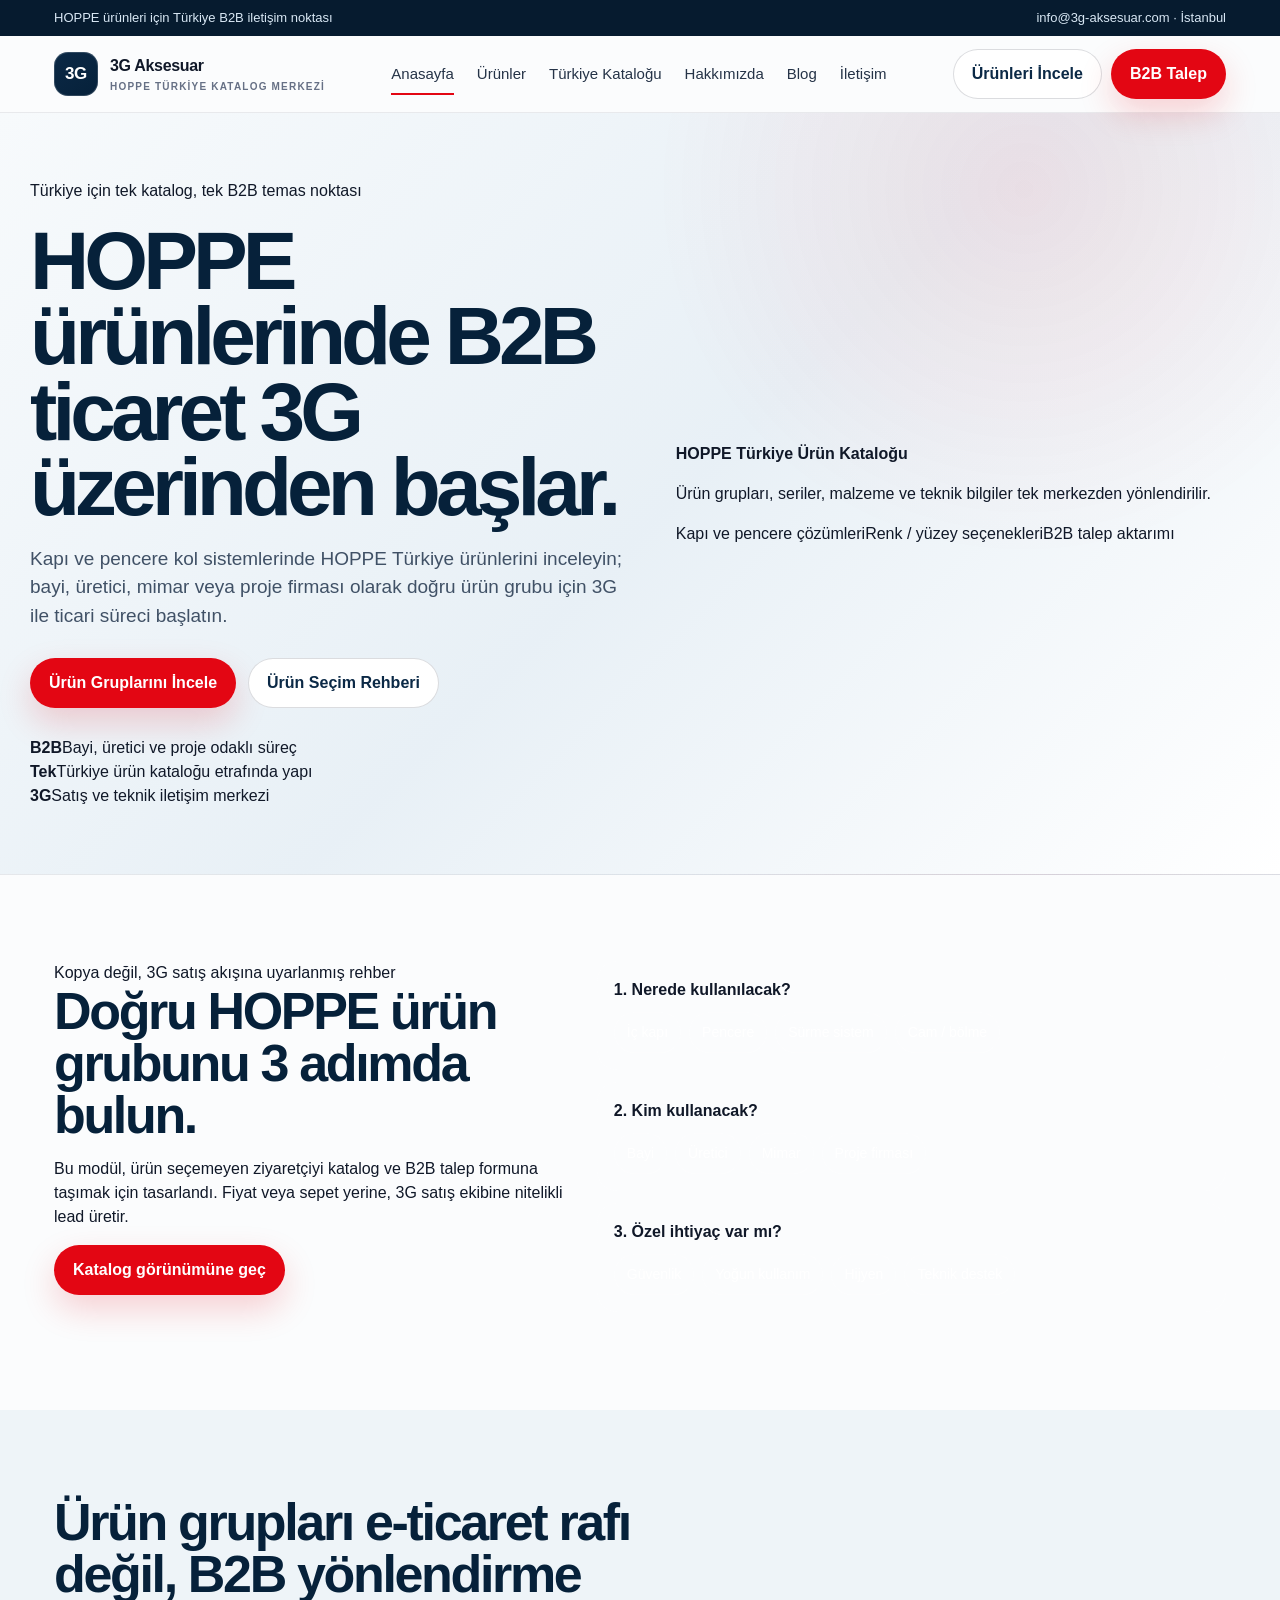
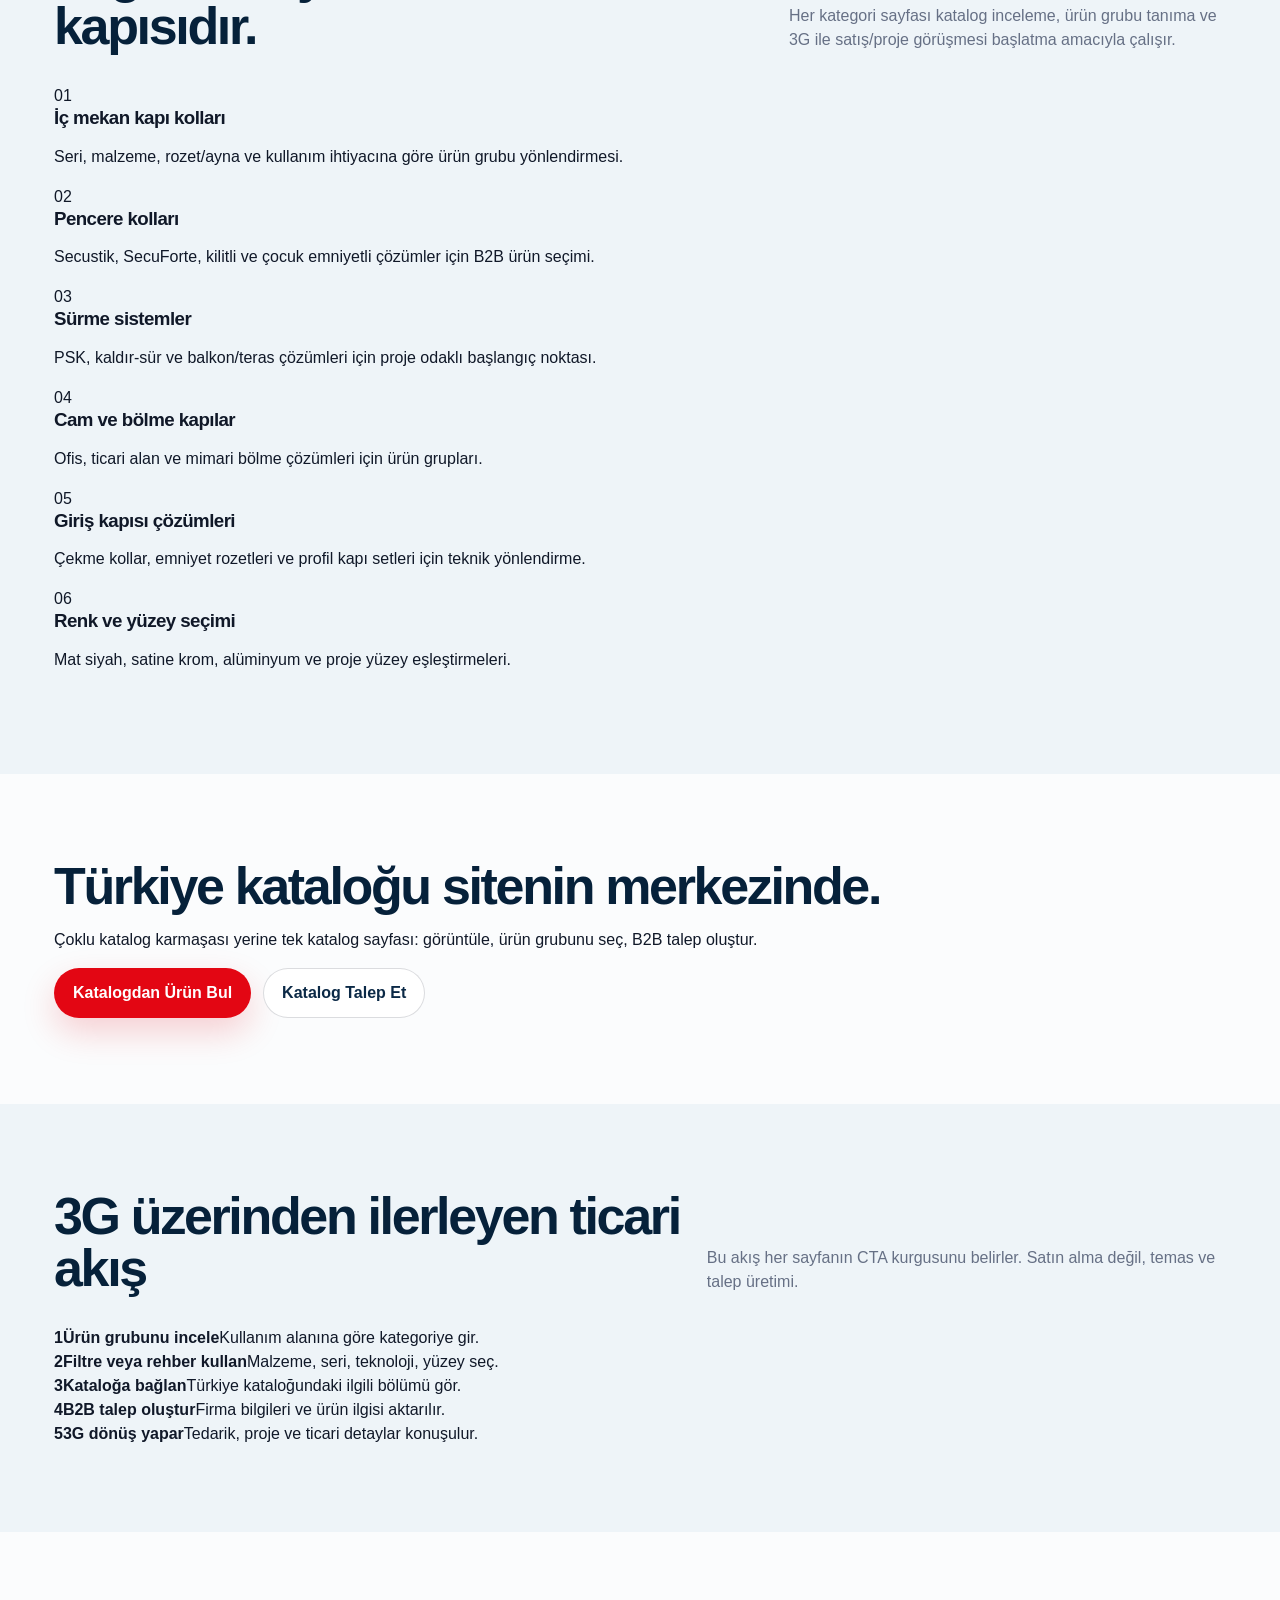
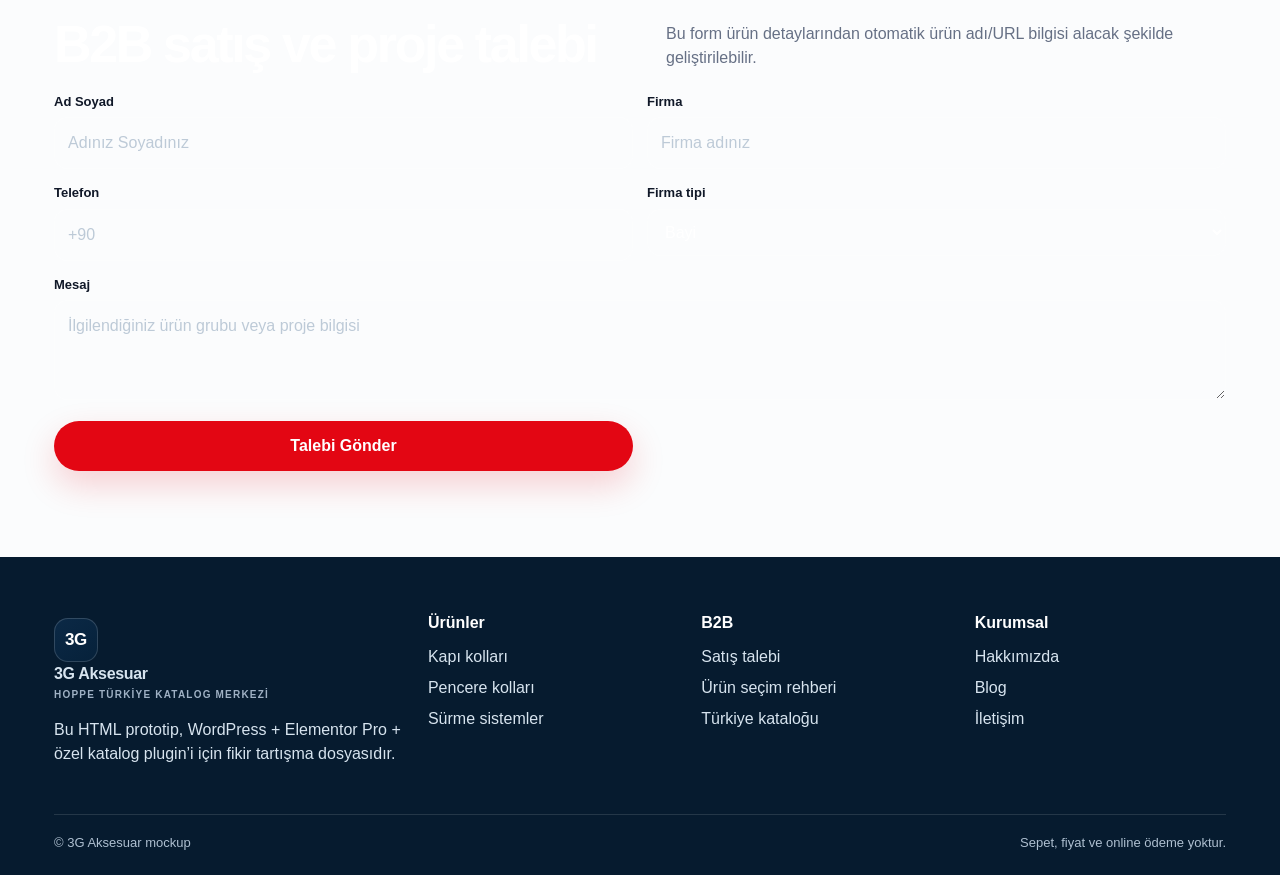
==== index.html @ bfb7a562 "Add HTML mockup files" ====
<!doctype html>
<html lang="tr">
<head>
  <meta charset="utf-8">
  <meta name="viewport" content="width=device-width, initial-scale=1">
  <title>3G | HOPPE Türkiye B2B Katalog ve Proje Merkezi</title>
  <meta name="description" content="3G, HOPPE ürünleri için Türkiye'de B2B katalog, ürün seçimi ve proje talep merkezi olarak kurgulanmış örnek arayüz.">
  <link rel="stylesheet" href="assets/css/styles.css">
</head>
<body>
  <div class="topbar"><div class="container"><span>HOPPE ürünleri için Türkiye B2B iletişim noktası</span><span>info@3g-aksesuar.com · İstanbul</span></div></div>
  <header class="site-header">
    <div class="container navbar">
      <a class="brand" href="index.html"><span class="brand-mark"></span><span>3G Aksesuar<small>HOPPE Türkiye Katalog Merkezi</small></span></a>
      <nav class="nav-links"><a class="active" href="index.html">Anasayfa</a><a href="urunler.html">Ürünler</a><a href="#catalog">Türkiye Kataloğu</a><a href="#about">Hakkımızda</a><a href="#blog">Blog</a><a href="#contact">İletişim</a></nav>
      <div class="actions"><a class="btn btn-outline" href="urunler.html">Ürünleri İncele</a><a class="btn btn-primary" href="#lead">B2B Talep</a><button class="mobile-toggle">☰</button></div>
    </div>
  </header>

  <main>
    <section class="hero">
      <div class="container hero-grid">
        <div>
          <span class="eyebrow">Türkiye için tek katalog, tek B2B temas noktası</span>
          <h1>HOPPE ürünlerinde B2B ticaret 3G üzerinden başlar.</h1>
          <p class="lead">Kapı ve pencere kol sistemlerinde HOPPE Türkiye ürünlerini inceleyin; bayi, üretici, mimar veya proje firması olarak doğru ürün grubu için 3G ile ticari süreci başlatın.</p>
          <div class="hero-actions">
            <a class="btn btn-primary" href="urunler.html">Ürün Gruplarını İncele</a>
            <a class="btn btn-outline" href="#assistant">Ürün Seçim Rehberi</a>
          </div>
          <div class="trust-row">
            <div class="trust"><strong>B2B</strong><span>Bayi, üretici ve proje odaklı süreç</span></div>
            <div class="trust"><strong>Tek</strong><span>Türkiye ürün kataloğu etrafında yapı</span></div>
            <div class="trust"><strong>3G</strong><span>Satış ve teknik iletişim merkezi</span></div>
          </div>
        </div>
        <div class="hero-visual" aria-label="Kapı kolu katalog görseli">
          <div class="blueprint"></div>
          <div class="handle-scene"><div class="handle"></div></div>
          <div class="catalog-card">
            <strong>HOPPE Türkiye Ürün Kataloğu</strong>
            <p>Ürün grupları, seriler, malzeme ve teknik bilgiler tek merkezden yönlendirilir.</p>
            <div class="mini-list"><span>Kapı ve pencere çözümleri</span><span>Renk / yüzey seçenekleri</span><span>B2B talep aktarımı</span></div>
          </div>
        </div>
      </div>
    </section>

    <section class="section" id="assistant">
      <div class="container">
        <div class="assistant">
          <div class="assistant-grid">
            <div>
              <span class="eyebrow">Kopya değil, 3G satış akışına uyarlanmış rehber</span>
              <h2>Doğru HOPPE ürün grubunu 3 adımda bulun.</h2>
              <p>Bu modül, ürün seçemeyen ziyaretçiyi katalog ve B2B talep formuna taşımak için tasarlandı. Fiyat veya sepet yerine, 3G satış ekibine nitelikli lead üretir.</p>
              <a class="btn btn-primary" href="urunler.html">Katalog görünümüne geç</a>
            </div>
            <div class="steps">
              <div class="step-card"><strong>1. Nerede kullanılacak?</strong><div class="choice-row"><button class="choice" data-group="usage" data-assistant-choice="iç kapı">İç kapı</button><button class="choice" data-group="usage" data-assistant-choice="pencere">Pencere</button><button class="choice" data-group="usage" data-assistant-choice="sürme sistem">Sürme sistem</button><button class="choice" data-group="usage" data-assistant-choice="cam bölme">Cam / bölme</button></div></div>
              <div class="step-card"><strong>2. Kim kullanacak?</strong><div class="choice-row"><button class="choice" data-group="user" data-assistant-choice="bayi">Bayi</button><button class="choice" data-group="user" data-assistant-choice="üretici">Üretici</button><button class="choice" data-group="user" data-assistant-choice="mimar">Mimar</button><button class="choice" data-group="user" data-assistant-choice="proje">Proje firması</button></div></div>
              <div class="step-card"><strong>3. Özel ihtiyaç var mı?</strong><div class="choice-row"><button class="choice" data-group="need" data-assistant-choice="güvenlik">Güvenlik</button><button class="choice" data-group="need" data-assistant-choice="yoğun kullanım">Yoğun kullanım</button><button class="choice" data-group="need" data-assistant-choice="hijyen">Hijyen</button><button class="choice" data-group="need" data-assistant-choice="teknik destek">Teknik destek</button></div></div>
              <div class="assistant-result"></div>
            </div>
          </div>
        </div>
      </div>
    </section>

    <section class="section section-muted">
      <div class="container">
        <div class="section-head">
          <h2 class="section-title">Ürün grupları e-ticaret rafı değil, B2B yönlendirme kapısıdır.</h2>
          <p class="section-copy">Her kategori sayfası katalog inceleme, ürün grubu tanıma ve 3G ile satış/proje görüşmesi başlatma amacıyla çalışır.</p>
        </div>
        <div class="product-groups">
          <a class="group-card" href="urunler.html"><div><span class="num">01</span><h3>İç mekan kapı kolları</h3><p>Seri, malzeme, rozet/ayna ve kullanım ihtiyacına göre ürün grubu yönlendirmesi.</p></div><div class="abstract-product"></div></a>
          <a class="group-card" href="urunler.html"><div><span class="num">02</span><h3>Pencere kolları</h3><p>Secustik, SecuForte, kilitli ve çocuk emniyetli çözümler için B2B ürün seçimi.</p></div><div class="abstract-product"></div></a>
          <a class="group-card" href="urunler.html"><div><span class="num">03</span><h3>Sürme sistemler</h3><p>PSK, kaldır-sür ve balkon/teras çözümleri için proje odaklı başlangıç noktası.</p></div><div class="abstract-product"></div></a>
          <a class="group-card" href="urunler.html"><div><span class="num">04</span><h3>Cam ve bölme kapılar</h3><p>Ofis, ticari alan ve mimari bölme çözümleri için ürün grupları.</p></div><div class="abstract-product"></div></a>
          <a class="group-card" href="urunler.html"><div><span class="num">05</span><h3>Giriş kapısı çözümleri</h3><p>Çekme kollar, emniyet rozetleri ve profil kapı setleri için teknik yönlendirme.</p></div><div class="abstract-product"></div></a>
          <a class="group-card" href="urunler.html"><div><span class="num">06</span><h3>Renk ve yüzey seçimi</h3><p>Mat siyah, satine krom, alüminyum ve proje yüzey eşleştirmeleri.</p></div><div class="abstract-product"></div></a>
        </div>
      </div>
    </section>

    <section class="section" id="catalog">
      <div class="container cta-band">
        <div><h2>Türkiye kataloğu sitenin merkezinde.</h2><p>Çoklu katalog karmaşası yerine tek katalog sayfası: görüntüle, ürün grubunu seç, B2B talep oluştur.</p></div>
        <div class="hero-actions" style="margin:0"><a class="btn btn-primary" href="urunler.html">Katalogdan Ürün Bul</a><a class="btn btn-outline" href="#lead">Katalog Talep Et</a></div>
      </div>
    </section>

    <section class="section section-muted">
      <div class="container">
        <div class="section-head"><h2 class="section-title">3G üzerinden ilerleyen ticari akış</h2><p class="section-copy">Bu akış her sayfanın CTA kurgusunu belirler. Satın alma değil, temas ve talep üretimi.</p></div>
        <div class="process">
          <div class="process-step"><b>1</b><strong>Ürün grubunu incele</strong><span>Kullanım alanına göre kategoriye gir.</span></div>
          <div class="process-step"><b>2</b><strong>Filtre veya rehber kullan</strong><span>Malzeme, seri, teknoloji, yüzey seç.</span></div>
          <div class="process-step"><b>3</b><strong>Kataloğa bağlan</strong><span>Türkiye kataloğundaki ilgili bölümü gör.</span></div>
          <div class="process-step"><b>4</b><strong>B2B talep oluştur</strong><span>Firma bilgileri ve ürün ilgisi aktarılır.</span></div>
          <div class="process-step"><b>5</b><strong>3G dönüş yapar</strong><span>Tedarik, proje ve ticari detaylar konuşulur.</span></div>
        </div>
      </div>
    </section>

    <section class="section" id="lead">
      <div class="container">
        <div class="lead-form">
          <div class="section-head" style="margin-bottom:20px"><h2 class="section-title" style="color:white">B2B satış ve proje talebi</h2><p class="section-copy">Bu form ürün detaylarından otomatik ürün adı/URL bilgisi alacak şekilde geliştirilebilir.</p></div>
          <form class="form-grid">
            <div class="field"><label>Ad Soyad</label><input placeholder="Adınız Soyadınız"></div>
            <div class="field"><label>Firma</label><input placeholder="Firma adınız"></div>
            <div class="field"><label>Telefon</label><input placeholder="+90"></div>
            <div class="field"><label>Firma tipi</label><select><option>Bayi</option><option>Kapı / pencere üreticisi</option><option>Mimarlık ofisi</option><option>Proje firması</option></select></div>
            <div class="field" style="grid-column:1/-1"><label>Mesaj</label><textarea placeholder="İlgilendiğiniz ürün grubu veya proje bilgisi"></textarea></div>
            <button class="btn btn-primary" type="button">Talebi Gönder</button>
          </form>
        </div>
      </div>
    </section>
  </main>

  <footer class="footer" id="contact"><div class="container"><div class="footer-grid"><div><a class="brand" href="index.html"><span class="brand-mark"></span><span>3G Aksesuar<small>HOPPE Türkiye Katalog Merkezi</small></span></a><p>Bu HTML prototip, WordPress + Elementor Pro + özel katalog plugin’i için fikir tartışma dosyasıdır.</p></div><div><h4>Ürünler</h4><a href="urunler.html">Kapı kolları</a><a href="urunler.html">Pencere kolları</a><a href="urunler.html">Sürme sistemler</a></div><div><h4>B2B</h4><a href="#lead">Satış talebi</a><a href="#assistant">Ürün seçim rehberi</a><a href="#catalog">Türkiye kataloğu</a></div><div><h4>Kurumsal</h4><a href="#about">Hakkımızda</a><a href="#blog">Blog</a><a href="#contact">İletişim</a></div></div><div class="footer-bottom"><span>© 3G Aksesuar mockup</span><span>Sepet, fiyat ve online ödeme yoktur.</span></div></div></footer>
  <script src="assets/js/app.js"></script>
</body>
</html>
---- assets/css/styles.css ----
:root{
  --ink:#101828;
  --navy:#0b2946;
  --navy2:#123e63;
  --red:#e30613;
  --ice:#f3f7fa;
  --paper:#fbfcfd;
  --line:#d7e1ea;
  --muted:#667085;
  --white:#fff;
  --steel:#cbd5df;
  --gold:#c6924b;
  --green:#65746a;
  --shadow:0 24px 70px rgba(12,34,56,.14);
  --radius:28px;
  --max:1220px;
}
*{box-sizing:border-box}
html{scroll-behavior:smooth}
body{margin:0;font-family:Arial, Helvetica, sans-serif;color:var(--ink);background:var(--paper);line-height:1.5}
a{text-decoration:none;color:inherit} img{max-width:100%;display:block} button,input,select,textarea{font:inherit}.container{max-width:var(--max);margin:auto;padding:0 24px}
.topbar{background:#061b2f;color:#d8e7f4;font-size:13px}.topbar .container{min-height:36px;display:flex;align-items:center;justify-content:space-between;gap:16px}.site-header{position:sticky;top:0;z-index:100;background:rgba(251,252,253,.92);backdrop-filter:blur(16px);border-bottom:1px solid rgba(16,24,40,.08)}
.navbar{height:76px;display:flex;align-items:center;justify-content:space-between;gap:22px}.brand{display:flex;align-items:center;gap:12px;font-weight:900;letter-spacing:-.02em}.brand-mark{width:44px;height:44px;border-radius:14px;background:linear-gradient(145deg,var(--navy),#06213a);display:grid;place-items:center;color:#fff;box-shadow:inset 0 0 0 1px rgba(255,255,255,.16)}.brand-mark:before{content:'3G';font-size:17px}.brand small{display:block;font-size:10px;letter-spacing:.12em;text-transform:uppercase;color:var(--muted);font-weight:700;margin-top:1px}.nav-links{display:flex;gap:23px;font-size:15px;align-items:center}.nav-links a{position:relative;color:#253347}.nav-links a.active:after,.nav-links a:hover:after{content:'';position:absolute;height:2px;left:0;right:0;bottom:-10px;background:var(--red)}.actions{display:flex;gap:9px;align-items:center}.mobile-toggle{display:none;border:0;background:transparent;font-size:26px}.btn{display:inline-flex;align-items:center;justify-content:center;gap:9px;border-radius:999px;border:1px solid transparent;padding:12px 18px;font-weight:800;cursor:pointer;white-space:nowrap;transition:.22s}.btn-primary{background:var(--red);color:#fff;box-shadow:0 14px 34px rgba(227,6,19,.18)}.btn-primary:hover{transform:translateY(-2px);box-shadow:0 16px 42px rgba(227,6,19,.25)}.btn-dark{background:var(--navy);color:white}.btn-outline{background:white;border-color:rgba(16,24,40,.15);color:var(--navy)}.btn-outline:hover{border-color:var(--red);color:var(--red)}.btn-soft{background:#eef4f8;border-color:#d9e3ec;color:#0b2946}.btn-link{border:0;background:none;padding:0;font-weight:900;color:var(--red);cursor:pointer}.kicker{display:inline-flex;align-items:center;gap:9px;border:1px solid rgba(227,6,19,.2);background:#fff;padding:8px 12px;border-radius:999px;color:#b1000a;font-size:13px;font-weight:900}.kicker:before{content:'';width:8px;height:8px;border-radius:50%;background:var(--red)}
h1{font-size:clamp(43px,6.7vw,82px);line-height:.92;letter-spacing:-.06em;margin:20px 0;color:#06213a}h2{font-size:clamp(31px,4.2vw,52px);line-height:1;letter-spacing:-.045em;margin:0;color:#06213a}h3{letter-spacing:-.03em;line-height:1.1;margin:0}.lead{font-size:19px;color:#405166;max-width:670px;margin:0 0 28px}.muted{color:var(--muted)}
.hero{background:radial-gradient(circle at 80% 10%,rgba(227,6,19,.08),transparent 30%),linear-gradient(135deg,#f7fafc,#e8f0f6 52%,#fff);overflow:hidden;border-bottom:1px solid rgba(16,24,40,.08)}.hero-grid{min-height:640px;display:grid;grid-template-columns:1.02fr .98fr;gap:48px;align-items:center;padding:66px 0}.hero-actions{display:flex;gap:12px;flex-wrap:wrap;margin-bottom:28px}.proof-row{display:grid;grid-template-columns:repeat(3,1fr);gap:12px;max-width:650px}.proof{background:rgba(255,255,255,.83);border:1px solid rgba(16,24,40,.08);border-radius:18px;padding:14px}.proof strong{display:block;font-size:25px;color:var(--navy);line-height:1}.proof span{font-size:13px;color:var(--muted)}
.visual-board{position:relative;min-height:520px}.photo-stack{position:absolute;inset:0}.photo{position:absolute;border-radius:24px;overflow:hidden;box-shadow:var(--shadow);background:#ddd;border:1px solid rgba(255,255,255,.7)}.photo img{width:100%;height:100%;object-fit:cover}.photo.main{right:0;top:6px;width:72%;height:380px}.photo.small-a{left:0;top:68px;width:42%;height:240px}.photo.small-b{left:15%;bottom:0;width:46%;height:210px}.photo.note{right:4%;bottom:28px;width:45%;height:auto;background:rgba(6,33,58,.93);color:#fff;padding:22px}.photo.note h3{font-size:24px;margin-bottom:9px}.photo.note p{color:#d7e5ef;margin:0 0 15px;font-size:14px}.photo.note ul{margin:0;padding-left:18px;color:#fff;font-size:14px}.image-credit{position:absolute;left:12px;bottom:10px;background:rgba(6,33,58,.74);color:white;font-size:11px;padding:6px 9px;border-radius:999px}.section{padding:86px 0}.section-muted{background:#eef4f8}.section-dark{background:#061b2f;color:white}.section-dark h2,.section-dark h3{color:white}.section-head{display:flex;align-items:end;justify-content:space-between;gap:26px;margin-bottom:32px}.section-copy{max-width:560px;color:var(--muted);margin:0}.section-dark .section-copy{color:#b8cadd}
.category-grid{display:grid;grid-template-columns:repeat(3,1fr);gap:18px}.category-card{background:white;border:1px solid rgba(16,24,40,.08);border-radius:26px;overflow:hidden;box-shadow:0 18px 46px rgba(12,34,56,.08);transition:.24s}.category-card:hover{transform:translateY(-4px);box-shadow:0 24px 66px rgba(12,34,56,.14)}.category-media{height:210px;background:#dce5ed;position:relative;overflow:hidden}.category-media img{width:100%;height:100%;object-fit:cover;transition:.45s}.category-card:hover .category-media img{transform:scale(1.04)}.category-media:after{content:'';position:absolute;inset:0;background:linear-gradient(180deg,transparent 45%,rgba(6,33,58,.68))}.cat-num{position:absolute;left:16px;bottom:13px;color:white;font-weight:900;letter-spacing:.12em}.category-body{padding:22px}.category-body h3{font-size:25px;margin-bottom:10px}.category-body p{color:var(--muted);font-size:15px;margin:0 0 18px}.chips{display:flex;gap:7px;flex-wrap:wrap}.chip{display:inline-flex;border:1px solid #dbe4ed;background:#f6f9fb;border-radius:999px;padding:6px 10px;font-size:12px;font-weight:800;color:#32455a}.chip.red{background:#fff1f2;border-color:#ffd5da;color:#b0000c}.chip.blue{background:#edf6ff;border-color:#d7ecff;color:#0b4a75}.chip.gold{background:#fff7e8;border-color:#f4dab3;color:#855414}.chip.green{background:#edf5ef;border-color:#d9e8dc;color:#44604b}.flow{display:grid;grid-template-columns:repeat(5,1fr);gap:10px}.flow-step{background:white;border:1px solid rgba(16,24,40,.08);border-radius:22px;padding:20px;min-height:164px}.flow-step b{display:grid;place-items:center;width:36px;height:36px;border-radius:50%;background:var(--navy);color:white;margin-bottom:16px}.flow-step strong{display:block;line-height:1.1}.flow-step span{display:block;font-size:13px;color:var(--muted);margin-top:9px}
.assistant-box{border-radius:34px;background:linear-gradient(145deg,#0b2946,#061b2f);padding:34px;color:white;box-shadow:var(--shadow);overflow:hidden;position:relative}.assistant-box:before{content:'';position:absolute;right:-70px;top:-80px;width:260px;height:260px;border-radius:50%;background:rgba(227,6,19,.14)}.assistant-grid{position:relative;display:grid;grid-template-columns:.9fr 1.1fr;gap:28px}.assistant-box h2{color:white}.assistant-box p{color:#c4d2de}.step-card{background:rgba(255,255,255,.08);border:1px solid rgba(255,255,255,.13);border-radius:20px;padding:16px;margin-bottom:12px}.choice-row{display:flex;gap:8px;flex-wrap:wrap;margin-top:10px}.choice{border:1px solid rgba(255,255,255,.18);background:rgba(255,255,255,.08);color:white;border-radius:999px;padding:9px 12px;cursor:pointer;font-size:14px}.choice.is-selected{background:var(--red);border-color:var(--red)}.assistant-result{display:none;background:white;color:#06213a;border-radius:18px;padding:16px;margin-top:12px}.assistant-result.show{display:block}.assistant-result ul{margin:8px 0 0;padding-left:18px;color:#536275}.catalog-strip{display:grid;grid-template-columns:.92fr 1.08fr;gap:22px;align-items:center;background:white;border:1px solid rgba(16,24,40,.08);box-shadow:var(--shadow);border-radius:34px;padding:26px}.catalog-preview{display:grid;grid-template-columns:1fr 1fr;gap:12px}.catalog-preview img{height:260px;width:100%;object-fit:cover;border-radius:20px;border:1px solid var(--line)}.lead-panel{background:linear-gradient(145deg,#081e35,#123e63);color:white;border-radius:34px;padding:32px;box-shadow:var(--shadow)}.lead-panel h2{color:white}.form-grid{display:grid;grid-template-columns:1fr 1fr;gap:14px;margin-top:22px}.field label{display:block;font-size:13px;font-weight:800;margin-bottom:6px}.field input,.field select,.field textarea{width:100%;border:1px solid rgba(255,255,255,.18);background:rgba(255,255,255,.09);color:white;border-radius:14px;padding:13px}.field input::placeholder,.field textarea::placeholder{color:#bdcad7}.field textarea{min-height:100px}.field.full{grid-column:1/-1}.page-title{background:linear-gradient(135deg,#f8fbfd,#e9f1f7);padding:64px 0 46px;border-bottom:1px solid rgba(16,24,40,.08)}.breadcrumb{font-size:13px;color:var(--muted);font-weight:800;margin-bottom:10px}.page-title h1{font-size:clamp(40px,5.4vw,68px);max-width:900px}.page-title p{max-width:760px;color:#536275;font-size:18px}.catalog-layout{display:grid;grid-template-columns:285px 1fr;gap:26px;align-items:start}.filter-panel{position:sticky;top:94px;background:white;border:1px solid rgba(16,24,40,.09);border-radius:24px;padding:20px;box-shadow:0 16px 42px rgba(12,34,56,.06)}.filter-head{display:flex;justify-content:space-between;align-items:center;margin-bottom:10px}.filter-group{border-top:1px solid var(--line);padding:17px 0}.filter-group-title{font-weight:900;margin-bottom:10px}.filter-group label{display:flex;gap:9px;align-items:center;font-size:14px;color:#34445a;margin:10px 0}.catalog-tools{display:flex;justify-content:space-between;gap:16px;align-items:start;margin-bottom:18px}.searchbox{width:min(520px,100%);border:1px solid var(--line);background:white;border-radius:999px;padding:14px 18px}.view-toggle{display:flex;background:#e7eef4;border-radius:999px;padding:5px}.view-toggle button{border:0;background:transparent;padding:9px 13px;border-radius:999px;font-weight:800;cursor:pointer;color:#405166}.view-toggle button.active{background:white;color:var(--navy);box-shadow:0 8px 20px rgba(12,34,56,.08)}.product-grid{display:grid;grid-template-columns:repeat(2,1fr);gap:18px}.product-card{background:white;border:1px solid rgba(16,24,40,.09);border-radius:25px;overflow:hidden;box-shadow:0 15px 40px rgba(12,34,56,.06);display:flex;flex-direction:column}.product-img{height:245px;background:#d9e2ea;overflow:hidden}.product-img img{width:100%;height:100%;object-fit:cover;transition:.4s}.product-card:hover .product-img img{transform:scale(1.04)}.product-body{padding:20px;display:flex;flex-direction:column;gap:16px;flex:1}.tagline{display:flex;gap:7px;flex-wrap:wrap;margin-bottom:12px}.product-body h3{font-size:24px;margin-bottom:8px}.product-body p{color:var(--muted);font-size:15px;margin:0}.product-meta{display:grid;grid-template-columns:1fr 1fr;gap:9px;margin-top:14px}.product-meta div{background:#f4f7fa;border:1px solid #e2e9ef;border-radius:14px;padding:10px;font-size:13px;color:#536275}.product-meta strong{display:block;color:#0b2946}.product-grid.list-view{grid-template-columns:1fr}.product-grid.list-view .product-card{display:grid;grid-template-columns:300px 1fr}.product-grid.list-view .product-img{height:100%}.hide{display:none!important}.technical-table{background:white;border:1px solid var(--line);border-radius:22px;overflow:auto;box-shadow:0 16px 42px rgba(12,34,56,.06)}table{width:100%;border-collapse:collapse;min-width:760px}th,td{text-align:left;border-bottom:1px solid #e4ebf1;padding:14px 16px;font-size:14px}th{background:#f1f5f8;color:#0b2946}.detail-grid{display:grid;grid-template-columns:.95fr 1.05fr;gap:32px;align-items:start}.detail-gallery{position:sticky;top:100px}.detail-main-img{border-radius:30px;overflow:hidden;background:#e4ebf1;box-shadow:var(--shadow)}.detail-main-img img{width:100%;height:480px;object-fit:cover}.thumbs{display:grid;grid-template-columns:repeat(4,1fr);gap:10px;margin-top:12px}.thumbs img{height:92px;width:100%;object-fit:cover;border-radius:14px;border:2px solid transparent;cursor:pointer}.thumbs img.active{border-color:var(--red)}.spec-card{background:white;border:1px solid rgba(16,24,40,.09);border-radius:30px;padding:28px;box-shadow:0 18px 52px rgba(12,34,56,.08)}.spec-card h1{font-size:clamp(38px,5vw,60px);margin:14px 0}.spec-list{display:grid;grid-template-columns:1fr 1fr;gap:10px;margin:22px 0}.spec-item{background:#f4f7fa;border:1px solid #e2e9ef;border-radius:16px;padding:12px}.spec-item strong{display:block;font-size:12px;color:var(--muted);text-transform:uppercase;letter-spacing:.04em}.spec-item span{font-weight:800;color:var(--navy)}.tabs{display:flex;gap:8px;border-bottom:1px solid var(--line);margin-top:26px}.tab{border:0;background:transparent;padding:12px 8px;font-weight:900;cursor:pointer;color:var(--muted)}.tab.active{color:var(--red);border-bottom:2px solid var(--red)}.tab-panel{padding-top:18px;color:#405166}.footer{background:#061b2f;color:#d7e4ef;padding:54px 0 22px}.footer-grid{display:grid;grid-template-columns:1.4fr repeat(3,1fr);gap:22px}.footer a{display:block;margin:7px 0;color:#d7e4ef}.footer h4{color:white;margin:0 0 10px}.footer .brand small{color:#9fb1c4}.footer-bottom{display:flex;justify-content:space-between;gap:16px;border-top:1px solid rgba(255,255,255,.12);margin-top:32px;padding-top:18px;font-size:13px;color:#aebfd0}.codex-note{background:#fff7e8;border:1px solid #f4d7aa;border-radius:22px;padding:22px;color:#4a3311}
@media(max-width:1000px){.nav-links{display:none}.mobile-toggle{display:block}.hero-grid,.assistant-grid,.catalog-strip,.detail-grid{grid-template-columns:1fr}.visual-board{min-height:560px}.category-grid,.product-grid{grid-template-columns:1fr 1fr}.catalog-layout{grid-template-columns:1fr}.filter-panel{position:relative;top:auto}.flow{grid-template-columns:repeat(2,1fr)}.product-grid.list-view .product-card{display:flex}.section-head{display:block}.section-copy{margin-top:12px}.detail-gallery{position:relative;top:auto}}
@media(max-width:680px){.topbar .container,.proof-row,.category-grid,.form-grid,.product-grid,.spec-list,.footer-grid{grid-template-columns:1fr;display:grid}.actions .btn-outline{display:none}.hero-grid{padding:48px 0}.section{padding:58px 0}.photo.main{width:88%;height:330px}.photo.small-a{width:54%;height:205px}.photo.small-b{width:55%;height:185px}.photo.note{width:70%;right:0}.catalog-tools{display:block}.view-toggle{margin-top:12px;display:inline-flex}.footer-bottom{display:block}.catalog-preview{grid-template-columns:1fr}.catalog-preview img{height:220px}.detail-main-img img{height:330px}}

/* Product detail v2: open customiser area */
.detail-page-v2{background:#f7f9fb}.product-hero-v2{padding:54px 0 34px;background:linear-gradient(135deg,#f8fbfd 0%,#eef4f8 54%,#fff 100%);border-bottom:1px solid rgba(16,24,40,.08)}.product-hero-grid-v2{display:grid;grid-template-columns:minmax(360px,.86fr) minmax(420px,1.14fr);gap:42px;align-items:center}.product-visual-panel{position:relative}.product-code-badge{position:absolute;left:22px;top:20px;z-index:2;background:#061b2f;color:#fff;border-radius:999px;padding:9px 14px;font-size:13px;font-weight:900}.product-main-frame{min-height:460px;background:#fff;border:1px solid rgba(16,24,40,.08);border-radius:38px;display:grid;place-items:center;box-shadow:0 24px 70px rgba(12,34,56,.12);overflow:hidden}.product-main-frame img{max-width:88%;max-height:390px;object-fit:contain}.thumbs.v2 img{background:white;object-fit:contain;padding:8px}.product-copy-panel h1{font-size:clamp(48px,7vw,86px);max-width:720px}.spec-list.compact{margin-top:18px}.customizer-section{padding:28px 0 84px;background:#fff}.customizer-board{background:#fff;border:1px solid rgba(16,24,40,.08);border-radius:38px;box-shadow:0 30px 90px rgba(12,34,56,.12);overflow:hidden}.customizer-topline{display:flex;justify-content:space-between;align-items:center;gap:20px;padding:34px 34px 28px;border-bottom:1px solid #edf1f5}.customizer-title-wrap{display:flex;align-items:center;gap:26px;color:#06213a}.customizer-title-wrap h2{font-size:clamp(30px,4vw,48px);letter-spacing:-.055em;color:#07345d;font-weight:500}.sliders-mark{width:54px;height:34px;position:relative}.sliders-mark:before,.sliders-mark:after,.sliders-mark span:first-child{content:'';position:absolute;left:0;right:0;height:2px;background:#07345d}.sliders-mark:before{top:5px}.sliders-mark span:first-child{top:16px}.sliders-mark:after{top:27px}.sliders-mark span:nth-child(2){position:absolute;width:13px;height:13px;border:2px solid #07345d;border-radius:50%;background:#fff;top:-1px;left:28px;z-index:1;box-sizing:border-box}.sliders-mark span:first-child:after{content:'';position:absolute;width:13px;height:13px;border:2px solid #07345d;border-radius:50%;background:#fff;top:-5px;left:11px;box-sizing:border-box}.customizer-close{border:0;background:#fff;color:#052c50;font-size:56px;line-height:1;cursor:pointer;width:62px;height:62px;border-radius:50%;display:grid;place-items:center;font-weight:200}.customizer-close:hover{background:#f1f6fa;color:var(--red)}.customizer-content{display:grid;grid-template-columns:1fr 340px;gap:26px;padding:30px 34px 34px}.customizer-main{min-width:0}.customizer-block{margin-bottom:34px}.block-title-line{display:flex;justify-content:space-between;align-items:flex-end;gap:14px;margin-bottom:18px}.block-title-line h3{font-size:clamp(28px,3.5vw,42px);font-weight:500;color:#256199;letter-spacing:-.04em}.block-title-line small{color:#738196;font-weight:800}.model-select-grid{display:grid;grid-template-columns:repeat(4,1fr);gap:18px}.model-option{border:0;background:#fff;min-height:232px;padding:18px 12px 20px;display:flex;flex-direction:column;align-items:center;justify-content:flex-start;text-align:center;cursor:pointer;border-bottom:10px solid transparent;transition:.2s;position:relative;color:#35393f}.model-option img{height:92px;width:100%;object-fit:contain;margin-bottom:18px;filter:drop-shadow(0 8px 12px rgba(12,34,56,.08))}.model-option span{font-size:19px;line-height:1.35;letter-spacing:-.03em;max-width:190px}.model-option:hover{background:#f5f7f9}.model-option.selected{background:#f3f3f3;border-bottom-color:#9ed1f5}.model-option.selected:after{content:'Seçili';position:absolute;top:10px;right:10px;background:#07345d;color:#fff;border-radius:999px;padding:5px 8px;font-size:11px;font-weight:900}.split-block{display:grid;grid-template-columns:1fr 1fr;gap:28px}.finish-grid,.lock-grid{display:grid;grid-template-columns:1fr 1fr;gap:12px}.finish-option,.lock-option{border:1px solid #dce5ee;background:#fff;border-radius:18px;padding:14px;cursor:pointer;text-align:left;transition:.18s;min-height:90px}.finish-option{display:grid;grid-template-columns:42px 1fr;column-gap:12px;align-items:center}.finish-option b,.lock-option b{font-size:19px;color:#06213a}.finish-option small{display:block;color:#6c7a8f;grid-column:2}.finish-option:hover,.lock-option:hover{border-color:#99cbee;background:#f6fbff}.finish-option.selected,.lock-option.selected{border-color:#88c9f5;background:#f0f8ff;box-shadow:inset 0 -5px 0 #9ed1f5}.swatch{width:42px;height:42px;border-radius:50%;border:1px solid rgba(16,24,40,.16);display:block;grid-row:1/3}.swatch-silver{background:linear-gradient(135deg,#edf1f4,#aeb9c3)}.swatch-steel{background:linear-gradient(135deg,#d7dce2,#7d8893)}.swatch-black{background:linear-gradient(135deg,#30363d,#050608)}.swatch-chrome{background:linear-gradient(135deg,#fff,#c5cad1 42%,#f8fafc)}.swatch-white{background:#fff}.swatch-bronze{background:linear-gradient(135deg,#d9ac76,#78502e)}.lock-option b{display:inline-grid;place-items:center;width:44px;height:44px;border-radius:14px;background:#07345d;color:#fff;margin-bottom:10px}.lock-option span{display:block;font-weight:900;color:#06213a}.lock-option small{display:block;color:#6b7889;margin-top:4px}.selection-panel{position:sticky;top:100px;background:linear-gradient(180deg,#f8fbfd,#eef4f8);border:1px solid #dbe5ee;border-radius:28px;padding:22px;align-self:start}.selection-panel h3{font-size:28px;margin:14px 0 16px;color:#06213a}.selected-product-preview{height:180px;background:#fff;border:1px solid #e4ebf2;border-radius:22px;display:grid;place-items:center;margin-bottom:16px}.selected-product-preview img{max-height:140px;object-fit:contain}.selection-list{margin:0}.selection-list div{border-top:1px solid #dce5ee;padding:13px 0}.selection-list dt{font-size:12px;text-transform:uppercase;letter-spacing:.08em;font-weight:900;color:#7b8797}.selection-list dd{margin:3px 0 0;font-weight:900;color:#06213a;line-height:1.25}.selection-note{color:#5b697b;font-size:14px}.customizer-open-note{display:flex;align-items:center;justify-content:space-between;gap:16px;background:#f8fbfd;padding:28px 34px}.customizer-section:not(.is-open) [data-customizer-content]{display:none}.customizer-section:not(.is-open) [data-customizer-closed-note]{display:flex!important}.detail-info-grid{display:grid;grid-template-columns:.9fr 1.1fr;gap:26px;align-items:center}.info-block-large{background:#fff;border:1px solid rgba(16,24,40,.08);border-radius:30px;padding:30px;box-shadow:0 18px 52px rgba(12,34,56,.08)}.small-table table{min-width:0}.small-table th,.small-table td{font-size:14px}.field input[readonly]{opacity:.9;background:rgba(255,255,255,.14)}
@media(max-width:1100px){.product-hero-grid-v2,.customizer-content,.split-block,.detail-info-grid{grid-template-columns:1fr}.selection-panel{position:relative;top:auto}.model-select-grid{grid-template-columns:repeat(3,1fr)}}
@media(max-width:760px){.product-main-frame{min-height:330px}.product-main-frame img{max-height:280px}.customizer-topline{padding:24px 20px}.customizer-content{padding:24px 18px}.model-select-grid,.finish-grid,.lock-grid{grid-template-columns:1fr 1fr}.model-option span{font-size:16px}.model-option{min-height:205px}.customizer-close{font-size:42px;width:48px;height:48px}.customizer-title-wrap{gap:14px}.sliders-mark{width:44px}.block-title-line{display:block}}
@media(max-width:520px){.model-select-grid,.finish-grid,.lock-grid{grid-template-columns:1fr}.product-copy-panel h1{font-size:44px}.customizer-title-wrap h2{font-size:28px}}

/* Product detail v3: right-side customiser dock */
.detail-page-side{background:#fff;color:#243142}.detail-page-side .site-header{box-shadow:0 1px 0 rgba(16,24,40,.06)}
.product-detail-shell{display:grid;grid-template-columns:minmax(0,1fr) minmax(520px,42vw);align-items:start;min-height:calc(100vh - 112px);background:#fff}
.product-detail-canvas{min-width:0;background:linear-gradient(90deg,#fff 0%,#fff 74%,#f8fafc 100%)}
.product-detail-left{min-height:710px;display:grid;grid-template-columns:minmax(270px,.72fr) minmax(390px,1fr);gap:62px;align-items:center;padding:64px clamp(34px,5.2vw,90px) 46px}
.product-media-column{display:grid;gap:42px;align-content:center}.big-product-object{height:300px;display:grid;place-items:center}.big-product-object img{max-width:300px;max-height:300px;object-fit:contain;filter:drop-shadow(0 22px 34px rgba(15,33,48,.12))}.side-thumbs{display:flex;gap:22px;align-items:center}.side-thumbs button{width:84px;height:112px;border:1px solid #e2e7ed;background:#fff;padding:8px;cursor:pointer;transition:.2s}.side-thumbs button.active,.side-thumbs button:hover{border-color:#b8d8ef;box-shadow:inset 0 -5px 0 #9ed1f5}.side-thumbs img{width:100%;height:100%;object-fit:contain}
.product-info-column{max-width:590px}.hoppe-style-mark{margin-bottom:46px;color:#7cc7f3}.hoppe-style-mark strong{display:block;font-size:64px;line-height:.82;letter-spacing:-.075em;color:#80cdf4;font-weight:900}.hoppe-style-mark span{font-size:20px}.product-eyebrow{font-size:18px;color:#555;margin:0 0 2px}.detail-page-side h1{font-size:48px;line-height:1.05;letter-spacing:-.045em;color:#07345d;margin:0 0 44px}.product-short-desc{font-size:22px;line-height:1.42;color:#4e535b;max-width:570px;margin:0 0 46px}.series-link{display:inline-flex;color:#006fe8;font-size:23px;margin-bottom:56px}.series-link:hover{text-decoration:underline}.product-meta-card{color:#3d4146}.category-line{font-size:24px;margin-bottom:4px}.category-line span{font-weight:900}.product-meta-card dl{margin:0}.product-meta-card div{font-size:22px;line-height:1.34;margin:2px 0}.product-meta-card dt{display:inline;color:#555}.product-meta-card dt:after{content:': '}.product-meta-card dd{display:inline;margin:0;color:#555}.below-detail-blocks{padding:0 clamp(34px,5.2vw,90px) 80px}.below-detail-blocks .small-table{max-width:820px;margin-bottom:26px}.side-layout-form{max-width:920px}
.customizer-dock{position:sticky;top:0;height:100vh;background:#fff;border-left:1px solid #e7ebef;box-shadow:-22px 0 52px rgba(10,25,42,.08);overflow-y:auto;z-index:60}.detail-page-side .customizer-side-header{padding:56px 54px 42px;border-bottom:0}.detail-page-side .customizer-title-wrap{gap:24px}.detail-page-side .customizer-title-wrap h2{font-size:23px;letter-spacing:-.025em;font-weight:500;color:#07345d}.detail-page-side .sliders-mark{width:36px;height:22px}.detail-page-side .sliders-mark:before{top:3px}.detail-page-side .sliders-mark span:first-child{top:11px}.detail-page-side .sliders-mark:after{top:19px}.detail-page-side .sliders-mark span:nth-child(2){width:9px;height:9px;top:-1px;left:21px}.detail-page-side .sliders-mark span:first-child:after{width:9px;height:9px;top:-4px;left:7px}.detail-page-side .customizer-close{width:44px;height:44px;font-size:44px;color:#07345d;background:transparent}.customizer-content-side{padding:24px 54px 56px}.side-block h3{font-size:30px;font-weight:400;color:#2a69a3;letter-spacing:-.04em;margin:0 0 28px}.dock-model-grid{display:grid;grid-template-columns:repeat(4,1fr);gap:18px}.model-option-dock{position:relative;min-height:255px;padding:18px 8px 26px;border:0;background:#fff;text-align:center;cursor:pointer;border-bottom:6px solid transparent;color:#3f4246;transition:.18s}.model-option-dock img{height:76px;width:100%;object-fit:contain;margin:0 auto 18px;filter:drop-shadow(0 8px 12px rgba(12,34,56,.06))}.model-option-dock span{display:block;font-size:17px;line-height:1.35;letter-spacing:-.035em}.model-option-dock:hover{background:#f7f7f7}.model-option-dock.selected{background:#f3f3f3;border-bottom-color:#9ed1f5}.model-option-dock.selected:after{content:'';position:absolute;left:0;right:0;bottom:-6px;height:6px;background:#9ed1f5}.dock-option-row{border-top:1px solid #e6e9ed;padding:28px 0}.material-row{display:grid;grid-template-columns:250px 1fr;gap:18px}.dock-row-label{color:#8eb5d6;font-size:23px;letter-spacing:-.035em}.dock-row-value{font-size:23px;color:#494e55;line-height:1.25}.interactive-row summary{list-style:none;display:grid;grid-template-columns:250px 1fr 26px;gap:18px;align-items:center;cursor:pointer}.interactive-row summary::-webkit-details-marker{display:none}.interactive-row summary:after{content:'›';font-size:52px;line-height:.5;color:#6a737d;transform:rotate(90deg);transition:.18s}.interactive-row:not([open]) summary:after{transform:rotate(0deg)}.dock-choice-grid{padding-top:24px;display:grid;grid-template-columns:1fr 1fr;gap:12px}.dock-choice-grid .finish-option,.dock-choice-grid .lock-option{border-radius:0;border:1px solid #e1e6ec;box-shadow:none;min-height:86px}.dock-choice-grid .finish-option.selected,.dock-choice-grid .lock-option.selected{box-shadow:inset 0 -5px 0 #9ed1f5;background:#f7fbfe;border-color:#bfe1f8}.dock-selection-summary{margin-top:26px;background:#f6f9fb;border:1px solid #e1e8ef;padding:20px}.dock-selection-summary strong{display:block;color:#07345d;font-size:17px;margin-bottom:8px}.dock-selection-summary p{margin:0 0 16px;color:#4b5563}.customizer-dock:not(.is-open) .customizer-content-side{display:none}.customizer-dock:not(.is-open){height:auto;min-height:220px}.customizer-dock:not(.is-open) .customizer-open-note{display:flex!important}.customizer-dock:not(.is-open) .customizer-side-header{border-bottom:1px solid #e6e9ed}.customizer-dock:not(.is-open) .customizer-close{display:none}
@media(max-width:1280px){.product-detail-shell{grid-template-columns:1fr}.customizer-dock{position:relative;height:auto;border-left:0;border-top:1px solid #e7ebef;box-shadow:0 -10px 40px rgba(10,25,42,.06)}.product-detail-left{grid-template-columns:1fr 1fr}.dock-model-grid{grid-template-columns:repeat(4,1fr)}}
@media(max-width:900px){.product-detail-left{grid-template-columns:1fr;padding:42px 24px}.hoppe-style-mark{margin-bottom:28px}.hoppe-style-mark strong{font-size:48px}.detail-page-side h1{font-size:44px;margin-bottom:24px}.product-short-desc{font-size:18px;margin-bottom:28px}.series-link{font-size:18px;margin-bottom:34px}.dock-model-grid{grid-template-columns:repeat(2,1fr)}.customizer-content-side,.detail-page-side .customizer-side-header{padding-left:24px;padding-right:24px}.material-row,.interactive-row summary{grid-template-columns:1fr}.interactive-row summary:after{display:none}.product-meta-card div{font-size:18px}.below-detail-blocks{padding:0 24px 56px}.side-thumbs{gap:12px}.side-thumbs button{width:74px;height:98px}}
@media(max-width:560px){.dock-model-grid,.dock-choice-grid{grid-template-columns:1fr}.model-option-dock{min-height:210px}.form-grid{grid-template-columns:1fr}.big-product-object{height:240px}.big-product-object img{max-height:230px}}

/* v4 product detail refinements: narrower side panel, sticky below header, deeper product details */
.detail-page-v4{--detail-header-offset:78px;}
.detail-page-v4 .product-detail-shell{grid-template-columns:minmax(0,1fr) minmax(430px,34vw);min-height:calc(100vh - var(--detail-header-offset));}
.detail-page-v4 .customizer-dock{top:var(--detail-header-offset);height:calc(100vh - var(--detail-header-offset));z-index:72;}
.detail-page-v4 .customizer-content-side{padding:16px 38px 44px;}
.detail-page-v4 .customizer-side-header{padding:34px 38px 26px!important;position:sticky;top:0;background:#fff;z-index:3;}
.detail-page-v4 .dock-model-grid{gap:10px;}
.detail-page-v4 .model-option-dock{min-height:210px;padding:12px 6px 22px;}
.detail-page-v4 .model-option-dock img{height:58px;margin-bottom:12px;}
.detail-page-v4 .model-option-dock span{font-size:14px;line-height:1.32;}
.detail-page-v4 .side-block h3{font-size:26px;margin-bottom:22px;}
.detail-page-v4 .dock-option-row{padding:22px 0;}
.detail-page-v4 .material-row{grid-template-columns:190px 1fr;}
.detail-page-v4 .interactive-row summary{grid-template-columns:190px 1fr 22px;}
.detail-page-v4 .dock-row-label,.detail-page-v4 .dock-row-value{font-size:20px;}
.detail-page-v4 .dock-choice-grid{padding-top:20px;gap:10px;}
.detail-page-v4 .product-detail-left{min-height:calc(100vh - var(--detail-header-offset));padding-top:52px;}
.detail-page-v4 .below-detail-blocks{padding-top:18px;}
.product-deep-details{max-width:980px;margin:0 0 34px;background:#fff;border:1px solid #e5ebf1;box-shadow:0 18px 48px rgba(12,34,56,.07);}
.deep-details-heading{padding:30px 34px 20px;border-bottom:1px solid #e8edf2;}
.deep-details-heading h2{font-size:clamp(30px,3.2vw,46px);line-height:1.03;letter-spacing:-.055em;color:#06213a;margin:8px 0 12px;max-width:780px;}
.deep-details-heading p{max-width:790px;color:#607086;font-size:16px;line-height:1.6;margin:0;}
.detail-accordion-stack{display:grid;}
.detail-accordion{border-bottom:1px solid #e8edf2;}
.detail-accordion:last-child{border-bottom:0;}
.detail-accordion summary{list-style:none;display:grid;grid-template-columns:minmax(180px,260px) 1fr 30px;gap:18px;align-items:center;padding:24px 34px;cursor:pointer;color:#06213a;}
.detail-accordion summary::-webkit-details-marker{display:none;}
.detail-accordion summary:after{content:'+';font-size:32px;line-height:1;color:#2a69a3;justify-self:end;}
.detail-accordion[open] summary:after{content:'−';}
.detail-accordion summary span{font-size:24px;letter-spacing:-.04em;color:#2a69a3;}
.detail-accordion summary small{font-weight:700;color:#7c8a9b;}
.detail-panel-grid{display:grid;grid-template-columns:minmax(0,1fr) 300px;gap:24px;padding:0 34px 30px;align-items:start;}
.detail-facts-matrix{display:grid;grid-template-columns:1fr 1fr;border-top:1px solid #e4ebf2;border-left:1px solid #e4ebf2;}
.detail-facts-matrix div{min-height:92px;padding:18px;border-right:1px solid #e4ebf2;border-bottom:1px solid #e4ebf2;background:#fbfcfd;}
.detail-facts-matrix b{display:block;font-size:12px;text-transform:uppercase;letter-spacing:.08em;color:#7b8797;margin-bottom:8px;}
.detail-facts-matrix span{display:block;font-size:17px;line-height:1.35;color:#273341;font-weight:800;}
.technical-visual-card{margin:0;background:#f6f8fa;border:1px solid #e4ebf2;padding:12px;}
.technical-visual-card img{width:100%;height:250px;object-fit:cover;background:#fff;}
.technical-visual-card figcaption{font-size:13px;line-height:1.45;color:#667386;margin:12px 4px 2px;}
.lock-application-grid{display:grid;grid-template-columns:repeat(4,1fr);gap:12px;padding:0 34px 30px;}
.lock-application-grid article{border:1px solid #e4ebf2;background:#fbfcfd;padding:18px;min-height:178px;}
.lock-application-grid strong{display:inline-grid;place-items:center;min-width:48px;height:48px;border-radius:0;background:#07345d;color:#fff;font-size:18px;margin-bottom:14px;}
.lock-application-grid h4{font-size:19px;letter-spacing:-.035em;margin:0 0 8px;color:#06213a;}
.lock-application-grid p{margin:0;color:#687589;font-size:14px;line-height:1.45;}
.other-details-grid{display:grid;grid-template-columns:repeat(4,1fr);gap:12px;padding:0 34px 34px;}
.other-detail-card{display:block;min-height:150px;border:1px solid #e4ebf2;background:#fff;padding:20px;color:#253141;text-decoration:none;transition:.18s;}
.other-detail-card:hover{border-color:#9ed1f5;box-shadow:inset 0 -5px 0 #9ed1f5;background:#f8fbfd;}
.other-detail-card b{display:block;font-size:18px;color:#06213a;margin-bottom:10px;letter-spacing:-.03em;}
.other-detail-card span{display:block;color:#667386;font-size:14px;line-height:1.45;}
@media(max-width:1500px){.detail-page-v4 .product-detail-shell{grid-template-columns:minmax(0,1fr) minmax(400px,32vw)}.detail-page-v4 .customizer-content-side{padding-left:30px;padding-right:30px}.detail-page-v4 .customizer-side-header{padding-left:30px!important;padding-right:30px!important}.detail-page-v4 .dock-model-grid{grid-template-columns:repeat(2,1fr)}.detail-page-v4 .model-option-dock{min-height:190px}.detail-page-v4 .material-row,.detail-page-v4 .interactive-row summary{grid-template-columns:150px 1fr 20px}.detail-page-v4 .dock-row-label,.detail-page-v4 .dock-row-value{font-size:18px}}
@media(max-width:1280px){.detail-page-v4 .customizer-dock{top:auto;height:auto}.detail-page-v4 .product-detail-shell{grid-template-columns:1fr}.detail-page-v4 .dock-model-grid{grid-template-columns:repeat(4,1fr)}.detail-page-v4 .product-detail-left{min-height:auto}.product-deep-details{max-width:none}.lock-application-grid,.other-details-grid{grid-template-columns:repeat(2,1fr)}}
@media(max-width:900px){.detail-panel-grid{grid-template-columns:1fr}.technical-visual-card img{height:220px}.detail-facts-matrix{grid-template-columns:1fr}.detail-accordion summary{grid-template-columns:1fr 24px}.detail-accordion summary small{grid-column:1}.lock-application-grid,.other-details-grid{grid-template-columns:1fr}.deep-details-heading,.detail-accordion summary,.detail-panel-grid,.lock-application-grid,.other-details-grid{padding-left:22px;padding-right:22px}}

/* v5 product detail: closer desktop/mobile structure requested by Serkan */
.detail-page-v5{--detail-header-offset:76px;background:#fff;}
.detail-page-v5 .product-detail-shell{grid-template-columns:minmax(0,1fr) minmax(360px,28vw);background:#fff;}
.detail-page-v5 .customizer-dock{top:var(--detail-header-offset);height:calc(100vh - var(--detail-header-offset));}
.detail-page-v5 .product-detail-left{padding-top:42px;gap:52px;}
.detail-page-v5 .big-product-object{height:340px;}
.detail-page-v5 .big-product-object img{max-width:330px;max-height:330px;object-fit:contain;}
.detail-page-v5 .hoppe-style-mark strong{font-size:58px;color:#07345d;}
.detail-page-v5 .hoppe-style-mark span{font-size:17px;color:#7cc7f3;}
.detail-page-v5 .product-short-desc{margin-bottom:34px;}
.detail-page-v5 .series-link{font-size:20px;margin-bottom:34px;}
.product-action-row{display:flex;gap:12px;flex-wrap:wrap;margin-top:28px;}
.mobile-customize-trigger{display:none;margin:0 0 18px;}
.detail-page-v5 .customizer-side-header{padding:24px 28px 20px!important;}
.detail-page-v5 .customizer-content-side{padding:10px 28px 36px;}
.detail-page-v5 .dock-model-grid{grid-template-columns:repeat(4,1fr);gap:7px;}
.detail-page-v5 .model-option-dock{min-height:172px;padding:10px 5px 18px;}
.detail-page-v5 .model-option-dock img{height:46px;margin-bottom:10px;}
.detail-page-v5 .model-option-dock span{font-size:12.5px;line-height:1.28;}
.detail-page-v5 .side-block h3{font-size:22px;color:#2a69a3;margin-bottom:18px;}
.detail-page-v5 .dock-option-row{padding:18px 0;}
.detail-page-v5 .material-row{grid-template-columns:130px 1fr;gap:16px;}
.detail-page-v5 .interactive-row summary{grid-template-columns:130px 1fr 18px;gap:16px;}
.detail-page-v5 .dock-row-label,.detail-page-v5 .dock-row-value{font-size:16px;}
.detail-page-v5 .interactive-row summary:after{font-size:40px;}
.detail-page-v5 .dock-choice-grid{grid-template-columns:1fr;}
.detail-page-v5 .finish-option,.detail-page-v5 .lock-option{min-height:auto!important;padding:12px;}
.detail-page-v5 .dock-selection-summary{margin-top:16px;padding:16px;}
.detail-page-v5 .dock-selection-summary .btn{width:100%;margin-top:10px;}
.detail-page-v5 .reset-btn{background:#fff;color:#07345d;}
.product-description-card{max-width:760px;background:#fff;border-top:1px solid #dbe3eb;border-bottom:1px solid #dbe3eb;margin-bottom:32px;}
.detail-accordion.clean{border-bottom:1px solid #dbe3eb;}
.detail-accordion.clean:last-child{border-bottom:0;}
.detail-accordion.clean summary{grid-template-columns:1fr 22px;padding:18px 0;}
.detail-accordion.clean summary span{font-size:18px;color:#07345d;letter-spacing:-.025em;}
.detail-accordion.clean summary small{font-size:13px;color:#7d8a9a;grid-column:1;}
.detail-accordion.clean summary:after{font-size:22px;color:#07345d;}
.description-content{padding:0 0 26px;color:#3f4a56;font-size:15px;}
.description-content p{margin:0 0 12px;}
.description-content ul{margin:10px 0 18px;padding-left:18px;}
.feature-note-grid{display:grid;grid-template-columns:1fr 1fr;gap:10px;margin:18px 0;}
.feature-note-grid article{display:grid;grid-template-columns:92px 1fr;gap:12px;align-items:center;background:#f1f3f5;padding:12px;}
.feature-note-grid b{display:grid;place-items:center;min-height:44px;border:2px solid #e30613;color:#e30613;font-weight:500;background:#fff;}
.feature-note-grid span{font-size:13px;color:#37608e;}
.icon-note-grid{display:grid;gap:8px;background:#f1f3f5;padding:12px;}
.icon-note-grid article{display:grid;grid-template-columns:36px 1fr;gap:12px;align-items:center;}
.icon-note-grid strong{display:grid;place-items:center;width:36px;height:36px;background:#07345d;color:#9ed1f5;}
.icon-note-grid span{font-size:13px;color:#495566;}
.detail-facts-matrix.compact{margin:0 0 26px;grid-template-columns:1fr 1fr;}
.detail-facts-matrix.compact div{min-height:78px;padding:14px;}
.detail-facts-matrix.compact b{font-size:11px;}
.detail-facts-matrix.compact span{font-size:15px;}
.download-groups{padding:0 0 26px;display:grid;gap:12px;}
.download-group{background:#f7f9fb;border:1px solid #e2e9ef;padding:16px;}
.download-group h4{margin:0 0 8px;color:#07345d;font-size:16px;}
.download-group a{display:block;color:#0b4a75;font-weight:800;font-size:14px;margin:8px 0;}
.video-placeholder{background:#f7f9fb;border:1px dashed #b8c7d6;padding:24px;margin-bottom:24px;color:#667386;}
.video-placeholder span{display:block;font-weight:900;color:#07345d;margin-bottom:6px;}
.designer-card{max-width:760px;background:#07345d;color:#fff;display:grid;grid-template-columns:1fr 1.05fr;margin:26px 0 30px;}
.designer-card img{width:100%;height:260px;object-fit:cover;}
.designer-card div{padding:28px;}
.designer-card h3{color:#fff;font-size:26px;margin-bottom:12px;}
.designer-card p{color:#d7e8f5;margin-bottom:20px;}
.designer-card .btn-outline{border-color:#fff;color:#07345d;background:#fff;}
.further-series{background:#eef0f2;padding:54px clamp(24px,5vw,90px);}
.container-ish{max-width:1060px;margin:0 auto;}
.further-series h2{text-align:center;font-size:28px;color:#07345d;margin-bottom:28px;letter-spacing:-.035em;}
.series-grid{display:grid;grid-template-columns:repeat(3,1fr);gap:16px;}
.series-card{background:#fff;border:1px solid #e2e8ef;min-height:210px;padding:18px;display:flex;flex-direction:column;justify-content:space-between;color:#07345d;transition:.18s;}
.series-card:hover{box-shadow:inset 0 -5px 0 #9ed1f5;transform:translateY(-2px);}
.series-card img{height:130px;object-fit:contain;margin:auto;}
.series-card span{font-weight:800;font-size:14px;color:#244766;}
.detail-contact-band{max-width:760px;margin:48px auto 60px;background:#07345d;color:#fff;padding:34px;}
.detail-contact-band h2{color:#fff;font-size:28px;margin-bottom:10px;}
.detail-contact-band p{color:#d7e8f5;margin-top:0;}
.detail-contact-band .field input,.detail-contact-band .field select,.detail-contact-band .field textarea{background:#fff;color:#182333;border-color:#fff;}
.detail-contact-band .field input::placeholder,.detail-contact-band .field textarea::placeholder{color:#8793a1;}
@media(max-width:1500px){.detail-page-v5 .product-detail-shell{grid-template-columns:minmax(0,1fr) 378px}.detail-page-v5 .dock-model-grid{grid-template-columns:repeat(2,1fr)}.detail-page-v5 .model-option-dock{min-height:164px}.detail-page-v5 .material-row,.detail-page-v5 .interactive-row summary{grid-template-columns:112px 1fr 18px}.detail-page-v5 .material-row{grid-template-columns:112px 1fr}.detail-page-v5 .dock-row-label,.detail-page-v5 .dock-row-value{font-size:15px}}
@media(max-width:1280px){.detail-page-v5 .product-detail-shell{display:grid;grid-template-columns:1fr}.detail-page-v5 .customizer-dock{position:relative;top:auto;height:auto}.detail-page-v5 .dock-model-grid{grid-template-columns:repeat(4,1fr)}.detail-page-v5 .model-option-dock{min-height:170px}.product-description-card,.designer-card{max-width:none}.detail-contact-band{max-width:calc(100% - 48px)}}
@media(max-width:900px){.mobile-customize-trigger{display:inline-flex}.detail-page-v5 .customizer-dock{order:2}.detail-page-v5 .customizer-dock:not(.is-open){min-height:auto}.detail-page-v5 .customizer-open-note{padding:20px 24px}.detail-page-v5 .customizer-side-header{padding:18px 24px!important}.detail-page-v5 .customizer-content-side{padding:10px 24px 28px}.detail-page-v5 .dock-model-grid{grid-template-columns:1fr}.detail-page-v5 .product-detail-left{gap:26px}.feature-note-grid,.designer-card,.series-grid{grid-template-columns:1fr}.detail-facts-matrix.compact{grid-template-columns:1fr}.designer-card img{height:220px}.further-series{padding:38px 24px}.detail-contact-band{max-width:none;margin:34px 24px;padding:24px}.product-action-row{display:none}}
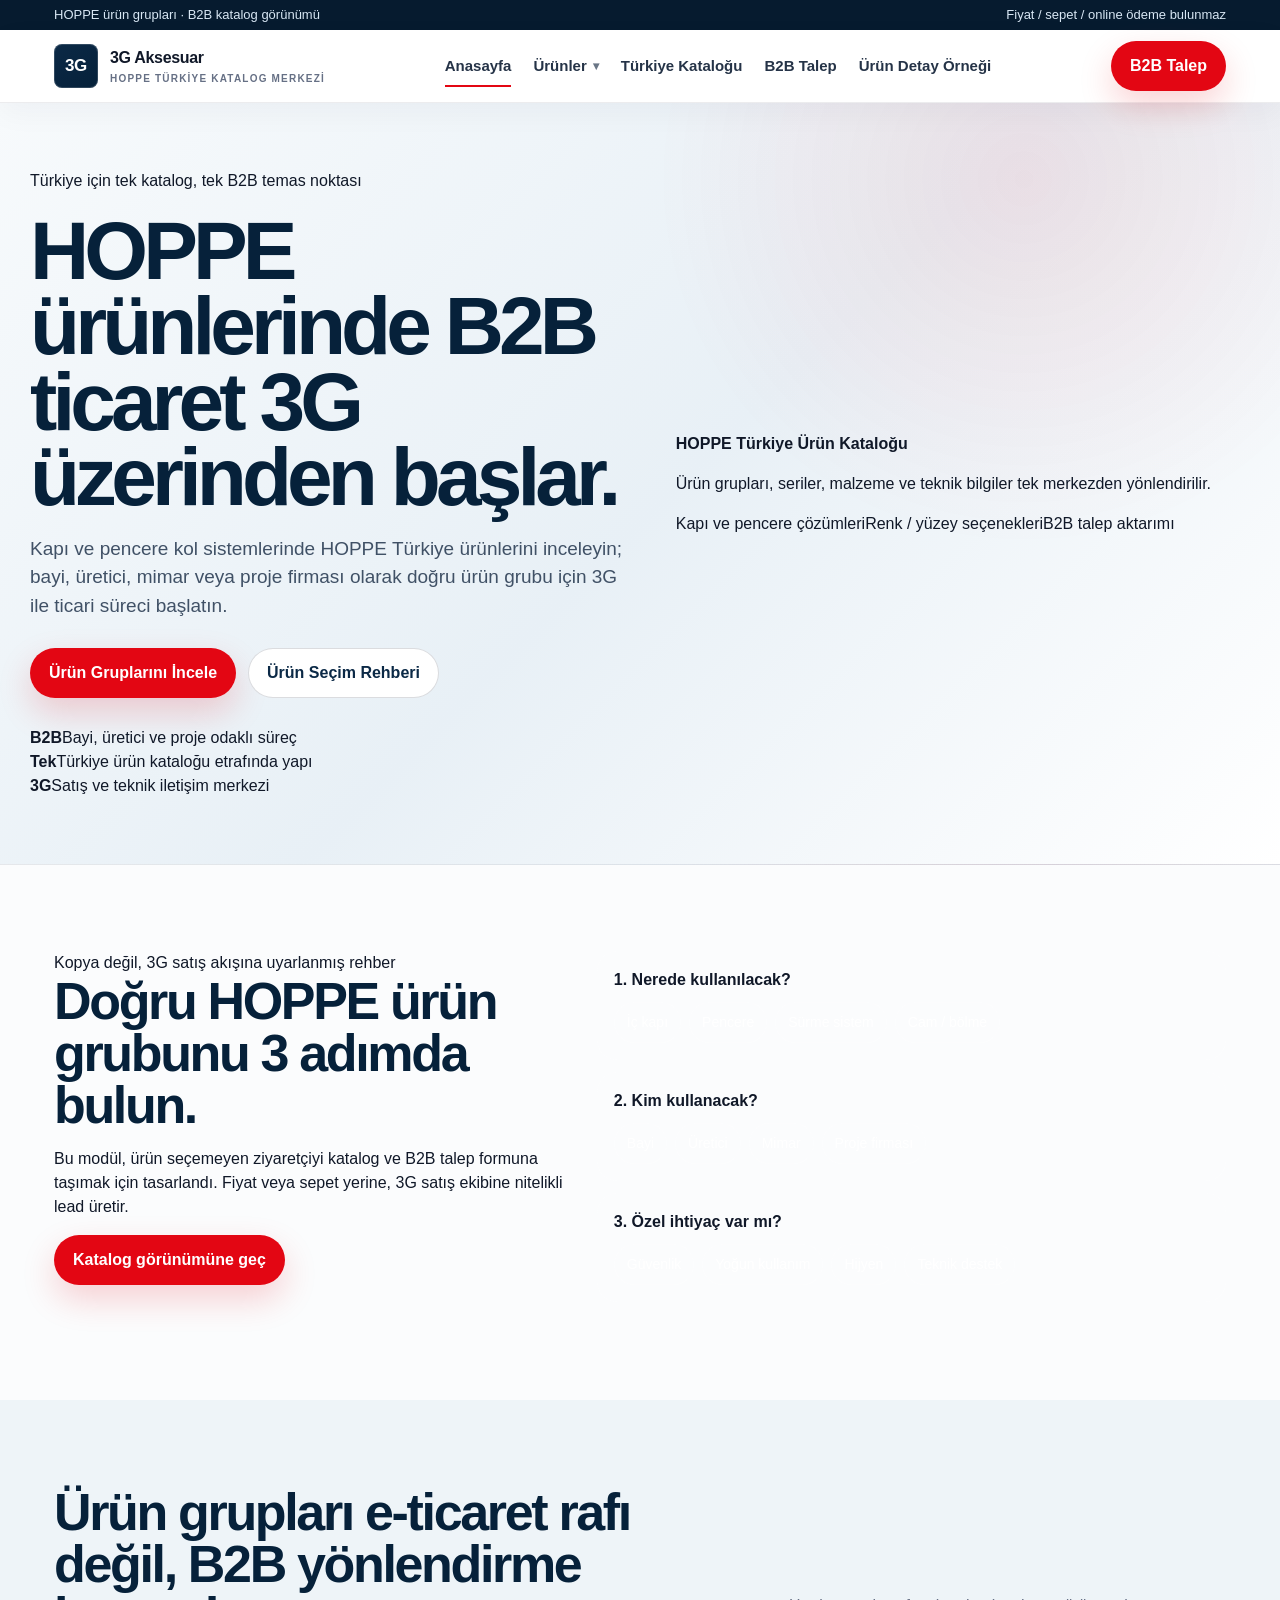
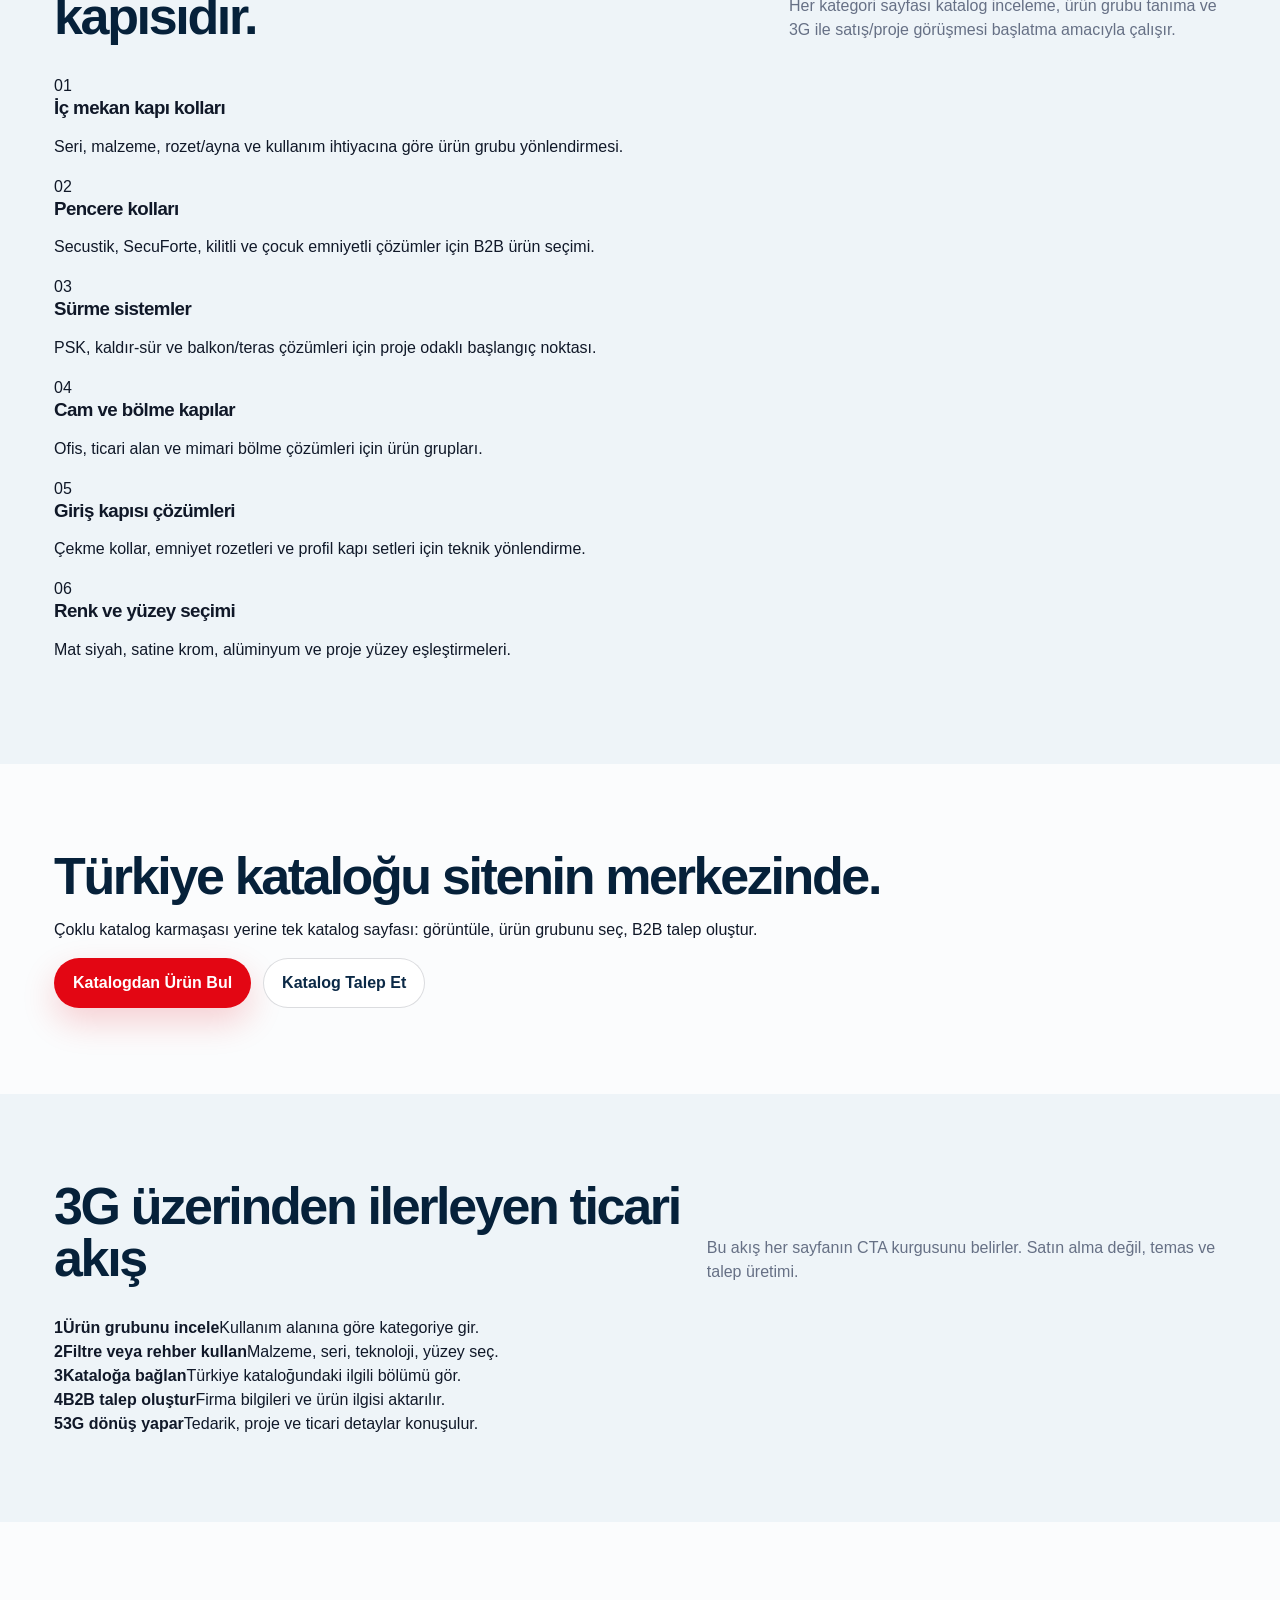
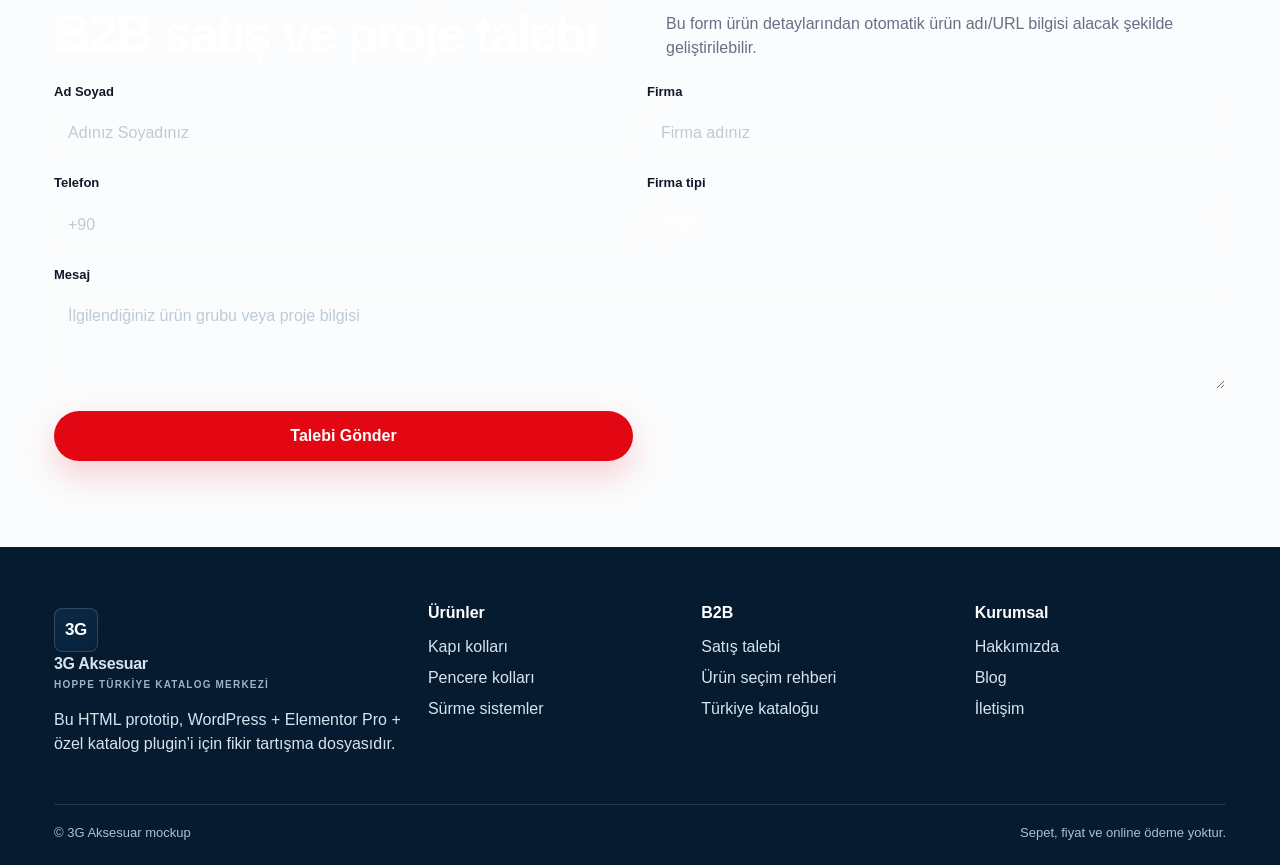
==== commit 0d004ed2: "Unify responsive site header navigation" ====
--- a/index.html
+++ b/index.html
@@ -8,14 +8,21 @@
   <link rel="stylesheet" href="assets/css/styles.css">
 </head>
 <body>
-  <div class="topbar"><div class="container"><span>HOPPE ürünleri için Türkiye B2B iletişim noktası</span><span>info@3g-aksesuar.com · İstanbul</span></div></div>
+  <div class="topbar"><div class="container"><span>HOPPE ürün grupları · B2B katalog görünümü</span><span>Fiyat / sepet / online ödeme bulunmaz</span></div></div>
   <header class="site-header">
     <div class="container navbar">
       <a class="brand" href="index.html"><span class="brand-mark"></span><span>3G Aksesuar<small>HOPPE Türkiye Katalog Merkezi</small></span></a>
-      <nav class="nav-links"><a class="active" href="index.html">Anasayfa</a><a href="urunler.html">Ürünler</a><a href="#catalog">Türkiye Kataloğu</a><a href="#about">Hakkımızda</a><a href="#blog">Blog</a><a href="#contact">İletişim</a></nav>
-      <div class="actions"><a class="btn btn-outline" href="urunler.html">Ürünleri İncele</a><a class="btn btn-primary" href="#lead">B2B Talep</a><button class="mobile-toggle">☰</button></div>
+      <nav class="nav-links" aria-label="Ana menü"><a class="active" href="index.html">Anasayfa</a><div class="nav-item"><a class="nav-product-trigger" href="urunler.html">Ürünler <span>▾</span></a><div class="nav-dropdown" aria-label="Ürün kategorileri"><a href="urunler.html">Kapı kolları</a><a href="urunler.html">Çekme kolları</a><a href="urunler.html">Pencere kolları</a><a href="urunler.html">Sürme sistemler</a><a href="urunler.html">Cam ve bölme kapı kolları</a><a href="urunler.html">Kapı aksesuarları</a></div></div><a href="#catalog">Türkiye Kataloğu</a><a href="#lead">B2B Talep</a><a href="urun-detay.html">Ürün Detay Örneği</a></nav>
+      <div class="actions"><a class="btn btn-primary" href="#lead">B2B Talep</a><button class="mobile-toggle" type="button" aria-label="Menü" aria-expanded="false" aria-controls="mobileNavigation" data-mobile-toggle>☰</button></div>
     </div>
   </header>
+  <div class="mobile-menu" id="mobileNavigation" data-mobile-menu hidden>
+    <div class="mobile-menu-panel">
+      <div class="mobile-menu-head"><a class="brand" href="index.html"><span class="brand-mark"></span><span>3G Aksesuar<small>HOPPE Türkiye Katalog Merkezi</small></span></a><button class="mobile-menu-close" type="button" aria-label="Menüyü kapat" data-mobile-close>×</button></div>
+      <nav class="mobile-menu-nav" aria-label="Mobil menü"><a class="active" href="index.html">Anasayfa</a><details class="mobile-menu-products"><summary>Ürünler</summary><div class="mobile-subnav"><a href="urunler.html">Kapı kolları</a><a href="urunler.html">Çekme kolları</a><a href="urunler.html">Pencere kolları</a><a href="urunler.html">Sürme sistemler</a><a href="urunler.html">Cam ve bölme kapı kolları</a><a href="urunler.html">Kapı aksesuarları</a></div></details><a href="#catalog">Türkiye Kataloğu</a><a href="#lead">B2B Talep</a><a href="urun-detay.html">Ürün Detay Örneği</a></nav>
+      <a class="btn btn-primary mobile-menu-cta" href="#lead">B2B Talep</a>
+    </div>
+  </div>
 
   <main>
     <section class="hero">
--- a/assets/css/styles.css
+++ b/assets/css/styles.css
@@ -19,15 +19,15 @@
 html{scroll-behavior:smooth}
 body{margin:0;font-family:Arial, Helvetica, sans-serif;color:var(--ink);background:var(--paper);line-height:1.5}
 a{text-decoration:none;color:inherit} img{max-width:100%;display:block} button,input,select,textarea{font:inherit}.container{max-width:var(--max);margin:auto;padding:0 24px}
-.topbar{background:#061b2f;color:#d8e7f4;font-size:13px}.topbar .container{min-height:36px;display:flex;align-items:center;justify-content:space-between;gap:16px}.site-header{position:sticky;top:0;z-index:100;background:rgba(251,252,253,.92);backdrop-filter:blur(16px);border-bottom:1px solid rgba(16,24,40,.08)}
-.navbar{height:76px;display:flex;align-items:center;justify-content:space-between;gap:22px}.brand{display:flex;align-items:center;gap:12px;font-weight:900;letter-spacing:-.02em}.brand-mark{width:44px;height:44px;border-radius:14px;background:linear-gradient(145deg,var(--navy),#06213a);display:grid;place-items:center;color:#fff;box-shadow:inset 0 0 0 1px rgba(255,255,255,.16)}.brand-mark:before{content:'3G';font-size:17px}.brand small{display:block;font-size:10px;letter-spacing:.12em;text-transform:uppercase;color:var(--muted);font-weight:700;margin-top:1px}.nav-links{display:flex;gap:23px;font-size:15px;align-items:center}.nav-links a{position:relative;color:#253347}.nav-links a.active:after,.nav-links a:hover:after{content:'';position:absolute;height:2px;left:0;right:0;bottom:-10px;background:var(--red)}.actions{display:flex;gap:9px;align-items:center}.mobile-toggle{display:none;border:0;background:transparent;font-size:26px}.btn{display:inline-flex;align-items:center;justify-content:center;gap:9px;border-radius:999px;border:1px solid transparent;padding:12px 18px;font-weight:800;cursor:pointer;white-space:nowrap;transition:.22s}.btn-primary{background:var(--red);color:#fff;box-shadow:0 14px 34px rgba(227,6,19,.18)}.btn-primary:hover{transform:translateY(-2px);box-shadow:0 16px 42px rgba(227,6,19,.25)}.btn-dark{background:var(--navy);color:white}.btn-outline{background:white;border-color:rgba(16,24,40,.15);color:var(--navy)}.btn-outline:hover{border-color:var(--red);color:var(--red)}.btn-soft{background:#eef4f8;border-color:#d9e3ec;color:#0b2946}.btn-link{border:0;background:none;padding:0;font-weight:900;color:var(--red);cursor:pointer}.kicker{display:inline-flex;align-items:center;gap:9px;border:1px solid rgba(227,6,19,.2);background:#fff;padding:8px 12px;border-radius:999px;color:#b1000a;font-size:13px;font-weight:900}.kicker:before{content:'';width:8px;height:8px;border-radius:50%;background:var(--red)}
+.topbar{background:#061b2f;color:#d8e7f4;font-size:13px}.topbar .container{min-height:30px;display:flex;align-items:center;justify-content:space-between;gap:16px}.site-header{position:sticky;top:0;z-index:100;background:rgba(255,255,255,.96);backdrop-filter:blur(16px);border-bottom:1px solid rgba(16,24,40,.08);box-shadow:0 10px 30px rgba(12,34,56,.04)}
+.navbar{height:72px;display:flex;align-items:center;justify-content:space-between;gap:22px}.brand{display:flex;align-items:center;gap:12px;font-weight:900;letter-spacing:-.02em}.brand-mark{width:44px;height:44px;border-radius:8px;background:linear-gradient(145deg,var(--navy),#06213a);display:grid;place-items:center;color:#fff;box-shadow:inset 0 0 0 1px rgba(255,255,255,.16)}.brand-mark:before{content:'3G';font-size:17px}.brand small{display:block;font-size:10px;letter-spacing:.12em;text-transform:uppercase;color:var(--muted);font-weight:700;margin-top:1px}.nav-links{display:flex;gap:22px;font-size:15px;align-items:center}.nav-links a,.nav-product-trigger{position:relative;color:#253347;font-weight:700}.nav-links a.active:after,.nav-links a:hover:after,.nav-product-trigger.active:after,.nav-item:hover .nav-product-trigger:after{content:'';position:absolute;height:2px;left:0;right:0;bottom:-10px;background:var(--red)}.nav-item{position:relative}.nav-product-trigger{display:inline-flex;align-items:center;gap:6px}.nav-product-trigger:before{content:'';position:absolute;inset:-18px -10px}.nav-product-trigger span{font-size:12px;color:#6a7686}.nav-dropdown{position:absolute;top:calc(100% + 18px);left:-18px;width:230px;padding:8px;border:1px solid rgba(16,24,40,.1);border-radius:8px;background:#fff;box-shadow:0 22px 55px rgba(12,34,56,.16);opacity:0;visibility:hidden;transform:translateY(8px);transition:.18s;z-index:140}.nav-item:hover .nav-dropdown,.nav-item:focus-within .nav-dropdown{opacity:1;visibility:visible;transform:translateY(0)}.nav-dropdown a{display:block;padding:10px 12px;border-radius:6px;color:#253347;font-size:14px;font-weight:800}.nav-dropdown a:hover{background:#f1f6fa;color:var(--navy)}.nav-dropdown a:after{display:none}.actions{display:flex;gap:9px;align-items:center}.mobile-toggle{display:none;width:44px;height:44px;border:1px solid rgba(16,24,40,.11);border-radius:999px;background:#fff;color:var(--navy);font-size:22px;line-height:1;cursor:pointer}.mobile-toggle:hover{border-color:#b8c7d6;background:#f5f8fb}.mobile-menu{position:fixed;inset:0;z-index:180;background:rgba(6,27,47,.42);display:flex;justify-content:flex-end}.mobile-menu[hidden]{display:none}.mobile-menu-panel{width:min(100%,390px);height:100%;background:#fff;box-shadow:-24px 0 60px rgba(6,27,47,.22);display:flex;flex-direction:column;padding:18px 20px 24px;overflow:auto}.mobile-menu-head{display:flex;align-items:center;justify-content:space-between;gap:16px;padding-bottom:16px;border-bottom:1px solid var(--line)}.mobile-menu-close{width:42px;height:42px;border:1px solid var(--line);border-radius:999px;background:#fff;color:var(--navy);font-size:28px;line-height:1;cursor:pointer}.mobile-menu-nav{display:grid;gap:6px;padding:18px 0}.mobile-menu-nav a,.mobile-menu-nav summary{display:flex;align-items:center;justify-content:space-between;min-height:46px;padding:0 4px;color:#10243b;font-weight:900;cursor:pointer}.mobile-menu-nav a.active{color:var(--red)}.mobile-menu-products{border-top:1px solid #edf1f5;border-bottom:1px solid #edf1f5}.mobile-menu-products summary{list-style:none}.mobile-menu-products summary::-webkit-details-marker{display:none}.mobile-menu-products summary:after{content:'+';color:#6a7686}.mobile-menu-products[open] summary:after{content:'−'}.mobile-subnav{display:grid;gap:2px;padding:0 0 12px 14px}.mobile-subnav a{min-height:36px;color:#536275;font-size:14px}.mobile-menu-cta{margin-top:auto;width:100%;min-height:48px}.nav-open{overflow:hidden}.btn{display:inline-flex;align-items:center;justify-content:center;gap:9px;border-radius:999px;border:1px solid transparent;padding:12px 18px;font-weight:800;cursor:pointer;white-space:nowrap;transition:.22s}.btn-primary{background:var(--red);color:#fff;box-shadow:0 14px 34px rgba(227,6,19,.18)}.btn-primary:hover{transform:translateY(-2px);box-shadow:0 16px 42px rgba(227,6,19,.25)}.btn-dark{background:var(--navy);color:white}.btn-outline{background:white;border-color:rgba(16,24,40,.15);color:var(--navy)}.btn-outline:hover{border-color:var(--red);color:var(--red)}.btn-soft{background:#eef4f8;border-color:#d9e3ec;color:#0b2946}.btn-link{border:0;background:none;padding:0;font-weight:900;color:var(--red);cursor:pointer}.kicker{display:inline-flex;align-items:center;gap:9px;border:1px solid rgba(227,6,19,.2);background:#fff;padding:8px 12px;border-radius:999px;color:#b1000a;font-size:13px;font-weight:900}.kicker:before{content:'';width:8px;height:8px;border-radius:50%;background:var(--red)}
 h1{font-size:clamp(43px,6.7vw,82px);line-height:.92;letter-spacing:-.06em;margin:20px 0;color:#06213a}h2{font-size:clamp(31px,4.2vw,52px);line-height:1;letter-spacing:-.045em;margin:0;color:#06213a}h3{letter-spacing:-.03em;line-height:1.1;margin:0}.lead{font-size:19px;color:#405166;max-width:670px;margin:0 0 28px}.muted{color:var(--muted)}
 .hero{background:radial-gradient(circle at 80% 10%,rgba(227,6,19,.08),transparent 30%),linear-gradient(135deg,#f7fafc,#e8f0f6 52%,#fff);overflow:hidden;border-bottom:1px solid rgba(16,24,40,.08)}.hero-grid{min-height:640px;display:grid;grid-template-columns:1.02fr .98fr;gap:48px;align-items:center;padding:66px 0}.hero-actions{display:flex;gap:12px;flex-wrap:wrap;margin-bottom:28px}.proof-row{display:grid;grid-template-columns:repeat(3,1fr);gap:12px;max-width:650px}.proof{background:rgba(255,255,255,.83);border:1px solid rgba(16,24,40,.08);border-radius:18px;padding:14px}.proof strong{display:block;font-size:25px;color:var(--navy);line-height:1}.proof span{font-size:13px;color:var(--muted)}
 .visual-board{position:relative;min-height:520px}.photo-stack{position:absolute;inset:0}.photo{position:absolute;border-radius:24px;overflow:hidden;box-shadow:var(--shadow);background:#ddd;border:1px solid rgba(255,255,255,.7)}.photo img{width:100%;height:100%;object-fit:cover}.photo.main{right:0;top:6px;width:72%;height:380px}.photo.small-a{left:0;top:68px;width:42%;height:240px}.photo.small-b{left:15%;bottom:0;width:46%;height:210px}.photo.note{right:4%;bottom:28px;width:45%;height:auto;background:rgba(6,33,58,.93);color:#fff;padding:22px}.photo.note h3{font-size:24px;margin-bottom:9px}.photo.note p{color:#d7e5ef;margin:0 0 15px;font-size:14px}.photo.note ul{margin:0;padding-left:18px;color:#fff;font-size:14px}.image-credit{position:absolute;left:12px;bottom:10px;background:rgba(6,33,58,.74);color:white;font-size:11px;padding:6px 9px;border-radius:999px}.section{padding:86px 0}.section-muted{background:#eef4f8}.section-dark{background:#061b2f;color:white}.section-dark h2,.section-dark h3{color:white}.section-head{display:flex;align-items:end;justify-content:space-between;gap:26px;margin-bottom:32px}.section-copy{max-width:560px;color:var(--muted);margin:0}.section-dark .section-copy{color:#b8cadd}
 .category-grid{display:grid;grid-template-columns:repeat(3,1fr);gap:18px}.category-card{background:white;border:1px solid rgba(16,24,40,.08);border-radius:26px;overflow:hidden;box-shadow:0 18px 46px rgba(12,34,56,.08);transition:.24s}.category-card:hover{transform:translateY(-4px);box-shadow:0 24px 66px rgba(12,34,56,.14)}.category-media{height:210px;background:#dce5ed;position:relative;overflow:hidden}.category-media img{width:100%;height:100%;object-fit:cover;transition:.45s}.category-card:hover .category-media img{transform:scale(1.04)}.category-media:after{content:'';position:absolute;inset:0;background:linear-gradient(180deg,transparent 45%,rgba(6,33,58,.68))}.cat-num{position:absolute;left:16px;bottom:13px;color:white;font-weight:900;letter-spacing:.12em}.category-body{padding:22px}.category-body h3{font-size:25px;margin-bottom:10px}.category-body p{color:var(--muted);font-size:15px;margin:0 0 18px}.chips{display:flex;gap:7px;flex-wrap:wrap}.chip{display:inline-flex;border:1px solid #dbe4ed;background:#f6f9fb;border-radius:999px;padding:6px 10px;font-size:12px;font-weight:800;color:#32455a}.chip.red{background:#fff1f2;border-color:#ffd5da;color:#b0000c}.chip.blue{background:#edf6ff;border-color:#d7ecff;color:#0b4a75}.chip.gold{background:#fff7e8;border-color:#f4dab3;color:#855414}.chip.green{background:#edf5ef;border-color:#d9e8dc;color:#44604b}.flow{display:grid;grid-template-columns:repeat(5,1fr);gap:10px}.flow-step{background:white;border:1px solid rgba(16,24,40,.08);border-radius:22px;padding:20px;min-height:164px}.flow-step b{display:grid;place-items:center;width:36px;height:36px;border-radius:50%;background:var(--navy);color:white;margin-bottom:16px}.flow-step strong{display:block;line-height:1.1}.flow-step span{display:block;font-size:13px;color:var(--muted);margin-top:9px}
 .assistant-box{border-radius:34px;background:linear-gradient(145deg,#0b2946,#061b2f);padding:34px;color:white;box-shadow:var(--shadow);overflow:hidden;position:relative}.assistant-box:before{content:'';position:absolute;right:-70px;top:-80px;width:260px;height:260px;border-radius:50%;background:rgba(227,6,19,.14)}.assistant-grid{position:relative;display:grid;grid-template-columns:.9fr 1.1fr;gap:28px}.assistant-box h2{color:white}.assistant-box p{color:#c4d2de}.step-card{background:rgba(255,255,255,.08);border:1px solid rgba(255,255,255,.13);border-radius:20px;padding:16px;margin-bottom:12px}.choice-row{display:flex;gap:8px;flex-wrap:wrap;margin-top:10px}.choice{border:1px solid rgba(255,255,255,.18);background:rgba(255,255,255,.08);color:white;border-radius:999px;padding:9px 12px;cursor:pointer;font-size:14px}.choice.is-selected{background:var(--red);border-color:var(--red)}.assistant-result{display:none;background:white;color:#06213a;border-radius:18px;padding:16px;margin-top:12px}.assistant-result.show{display:block}.assistant-result ul{margin:8px 0 0;padding-left:18px;color:#536275}.catalog-strip{display:grid;grid-template-columns:.92fr 1.08fr;gap:22px;align-items:center;background:white;border:1px solid rgba(16,24,40,.08);box-shadow:var(--shadow);border-radius:34px;padding:26px}.catalog-preview{display:grid;grid-template-columns:1fr 1fr;gap:12px}.catalog-preview img{height:260px;width:100%;object-fit:cover;border-radius:20px;border:1px solid var(--line)}.lead-panel{background:linear-gradient(145deg,#081e35,#123e63);color:white;border-radius:34px;padding:32px;box-shadow:var(--shadow)}.lead-panel h2{color:white}.form-grid{display:grid;grid-template-columns:1fr 1fr;gap:14px;margin-top:22px}.field label{display:block;font-size:13px;font-weight:800;margin-bottom:6px}.field input,.field select,.field textarea{width:100%;border:1px solid rgba(255,255,255,.18);background:rgba(255,255,255,.09);color:white;border-radius:14px;padding:13px}.field input::placeholder,.field textarea::placeholder{color:#bdcad7}.field textarea{min-height:100px}.field.full{grid-column:1/-1}.page-title{background:linear-gradient(135deg,#f8fbfd,#e9f1f7);padding:64px 0 46px;border-bottom:1px solid rgba(16,24,40,.08)}.breadcrumb{font-size:13px;color:var(--muted);font-weight:800;margin-bottom:10px}.page-title h1{font-size:clamp(40px,5.4vw,68px);max-width:900px}.page-title p{max-width:760px;color:#536275;font-size:18px}.catalog-layout{display:grid;grid-template-columns:285px 1fr;gap:26px;align-items:start}.filter-panel{position:sticky;top:94px;background:white;border:1px solid rgba(16,24,40,.09);border-radius:24px;padding:20px;box-shadow:0 16px 42px rgba(12,34,56,.06)}.filter-head{display:flex;justify-content:space-between;align-items:center;margin-bottom:10px}.filter-group{border-top:1px solid var(--line);padding:17px 0}.filter-group-title{font-weight:900;margin-bottom:10px}.filter-group label{display:flex;gap:9px;align-items:center;font-size:14px;color:#34445a;margin:10px 0}.catalog-tools{display:flex;justify-content:space-between;gap:16px;align-items:start;margin-bottom:18px}.searchbox{width:min(520px,100%);border:1px solid var(--line);background:white;border-radius:999px;padding:14px 18px}.view-toggle{display:flex;background:#e7eef4;border-radius:999px;padding:5px}.view-toggle button{border:0;background:transparent;padding:9px 13px;border-radius:999px;font-weight:800;cursor:pointer;color:#405166}.view-toggle button.active{background:white;color:var(--navy);box-shadow:0 8px 20px rgba(12,34,56,.08)}.product-grid{display:grid;grid-template-columns:repeat(2,1fr);gap:18px}.product-card{background:white;border:1px solid rgba(16,24,40,.09);border-radius:25px;overflow:hidden;box-shadow:0 15px 40px rgba(12,34,56,.06);display:flex;flex-direction:column}.product-img{height:245px;background:#d9e2ea;overflow:hidden}.product-img img{width:100%;height:100%;object-fit:cover;transition:.4s}.product-card:hover .product-img img{transform:scale(1.04)}.product-body{padding:20px;display:flex;flex-direction:column;gap:16px;flex:1}.tagline{display:flex;gap:7px;flex-wrap:wrap;margin-bottom:12px}.product-body h3{font-size:24px;margin-bottom:8px}.product-body p{color:var(--muted);font-size:15px;margin:0}.product-meta{display:grid;grid-template-columns:1fr 1fr;gap:9px;margin-top:14px}.product-meta div{background:#f4f7fa;border:1px solid #e2e9ef;border-radius:14px;padding:10px;font-size:13px;color:#536275}.product-meta strong{display:block;color:#0b2946}.product-grid.list-view{grid-template-columns:1fr}.product-grid.list-view .product-card{display:grid;grid-template-columns:300px 1fr}.product-grid.list-view .product-img{height:100%}.hide{display:none!important}.technical-table{background:white;border:1px solid var(--line);border-radius:22px;overflow:auto;box-shadow:0 16px 42px rgba(12,34,56,.06)}table{width:100%;border-collapse:collapse;min-width:760px}th,td{text-align:left;border-bottom:1px solid #e4ebf1;padding:14px 16px;font-size:14px}th{background:#f1f5f8;color:#0b2946}.detail-grid{display:grid;grid-template-columns:.95fr 1.05fr;gap:32px;align-items:start}.detail-gallery{position:sticky;top:100px}.detail-main-img{border-radius:30px;overflow:hidden;background:#e4ebf1;box-shadow:var(--shadow)}.detail-main-img img{width:100%;height:480px;object-fit:cover}.thumbs{display:grid;grid-template-columns:repeat(4,1fr);gap:10px;margin-top:12px}.thumbs img{height:92px;width:100%;object-fit:cover;border-radius:14px;border:2px solid transparent;cursor:pointer}.thumbs img.active{border-color:var(--red)}.spec-card{background:white;border:1px solid rgba(16,24,40,.09);border-radius:30px;padding:28px;box-shadow:0 18px 52px rgba(12,34,56,.08)}.spec-card h1{font-size:clamp(38px,5vw,60px);margin:14px 0}.spec-list{display:grid;grid-template-columns:1fr 1fr;gap:10px;margin:22px 0}.spec-item{background:#f4f7fa;border:1px solid #e2e9ef;border-radius:16px;padding:12px}.spec-item strong{display:block;font-size:12px;color:var(--muted);text-transform:uppercase;letter-spacing:.04em}.spec-item span{font-weight:800;color:var(--navy)}.tabs{display:flex;gap:8px;border-bottom:1px solid var(--line);margin-top:26px}.tab{border:0;background:transparent;padding:12px 8px;font-weight:900;cursor:pointer;color:var(--muted)}.tab.active{color:var(--red);border-bottom:2px solid var(--red)}.tab-panel{padding-top:18px;color:#405166}.footer{background:#061b2f;color:#d7e4ef;padding:54px 0 22px}.footer-grid{display:grid;grid-template-columns:1.4fr repeat(3,1fr);gap:22px}.footer a{display:block;margin:7px 0;color:#d7e4ef}.footer h4{color:white;margin:0 0 10px}.footer .brand small{color:#9fb1c4}.footer-bottom{display:flex;justify-content:space-between;gap:16px;border-top:1px solid rgba(255,255,255,.12);margin-top:32px;padding-top:18px;font-size:13px;color:#aebfd0}.codex-note{background:#fff7e8;border:1px solid #f4d7aa;border-radius:22px;padding:22px;color:#4a3311}
-@media(max-width:1000px){.nav-links{display:none}.mobile-toggle{display:block}.hero-grid,.assistant-grid,.catalog-strip,.detail-grid{grid-template-columns:1fr}.visual-board{min-height:560px}.category-grid,.product-grid{grid-template-columns:1fr 1fr}.catalog-layout{grid-template-columns:1fr}.filter-panel{position:relative;top:auto}.flow{grid-template-columns:repeat(2,1fr)}.product-grid.list-view .product-card{display:flex}.section-head{display:block}.section-copy{margin-top:12px}.detail-gallery{position:relative;top:auto}}
-@media(max-width:680px){.topbar .container,.proof-row,.category-grid,.form-grid,.product-grid,.spec-list,.footer-grid{grid-template-columns:1fr;display:grid}.actions .btn-outline{display:none}.hero-grid{padding:48px 0}.section{padding:58px 0}.photo.main{width:88%;height:330px}.photo.small-a{width:54%;height:205px}.photo.small-b{width:55%;height:185px}.photo.note{width:70%;right:0}.catalog-tools{display:block}.view-toggle{margin-top:12px;display:inline-flex}.footer-bottom{display:block}.catalog-preview{grid-template-columns:1fr}.catalog-preview img{height:220px}.detail-main-img img{height:330px}}
+@media(max-width:1080px){.nav-links{display:none}.mobile-toggle{display:grid;place-items:center}.navbar{height:68px}.actions .btn-primary{display:none}.hero-grid,.assistant-grid,.catalog-strip,.detail-grid{grid-template-columns:1fr}.visual-board{min-height:560px}.category-grid,.product-grid{grid-template-columns:1fr 1fr}.catalog-layout{grid-template-columns:1fr}.filter-panel{position:relative;top:auto}.flow{grid-template-columns:repeat(2,1fr)}.product-grid.list-view .product-card{display:flex}.section-head{display:block}.section-copy{margin-top:12px}.detail-gallery{position:relative;top:auto}}
+@media(max-width:680px){.topbar .container{min-height:30px;display:flex;font-size:11px;line-height:1.25}.topbar .container span:last-child{display:none}.proof-row,.category-grid,.form-grid,.product-grid,.spec-list,.footer-grid{grid-template-columns:1fr;display:grid}.brand{gap:10px}.brand-mark{width:40px;height:40px}.brand small{font-size:9px}.mobile-menu-panel{width:100%;padding-left:18px;padding-right:18px}.actions .btn-outline{display:none}.hero-grid{padding:48px 0}.section{padding:58px 0}.photo.main{width:88%;height:330px}.photo.small-a{width:54%;height:205px}.photo.small-b{width:55%;height:185px}.photo.note{width:70%;right:0}.catalog-tools{display:block}.view-toggle{margin-top:12px;display:inline-flex}.footer-bottom{display:block}.catalog-preview{grid-template-columns:1fr}.catalog-preview img{height:220px}.detail-main-img img{height:330px}}
 
 /* Product detail v2: open customiser area */
 .detail-page-v2{background:#f7f9fb}.product-hero-v2{padding:54px 0 34px;background:linear-gradient(135deg,#f8fbfd 0%,#eef4f8 54%,#fff 100%);border-bottom:1px solid rgba(16,24,40,.08)}.product-hero-grid-v2{display:grid;grid-template-columns:minmax(360px,.86fr) minmax(420px,1.14fr);gap:42px;align-items:center}.product-visual-panel{position:relative}.product-code-badge{position:absolute;left:22px;top:20px;z-index:2;background:#061b2f;color:#fff;border-radius:999px;padding:9px 14px;font-size:13px;font-weight:900}.product-main-frame{min-height:460px;background:#fff;border:1px solid rgba(16,24,40,.08);border-radius:38px;display:grid;place-items:center;box-shadow:0 24px 70px rgba(12,34,56,.12);overflow:hidden}.product-main-frame img{max-width:88%;max-height:390px;object-fit:contain}.thumbs.v2 img{background:white;object-fit:contain;padding:8px}.product-copy-panel h1{font-size:clamp(48px,7vw,86px);max-width:720px}.spec-list.compact{margin-top:18px}.customizer-section{padding:28px 0 84px;background:#fff}.customizer-board{background:#fff;border:1px solid rgba(16,24,40,.08);border-radius:38px;box-shadow:0 30px 90px rgba(12,34,56,.12);overflow:hidden}.customizer-topline{display:flex;justify-content:space-between;align-items:center;gap:20px;padding:34px 34px 28px;border-bottom:1px solid #edf1f5}.customizer-title-wrap{display:flex;align-items:center;gap:26px;color:#06213a}.customizer-title-wrap h2{font-size:clamp(30px,4vw,48px);letter-spacing:-.055em;color:#07345d;font-weight:500}.sliders-mark{width:54px;height:34px;position:relative}.sliders-mark:before,.sliders-mark:after,.sliders-mark span:first-child{content:'';position:absolute;left:0;right:0;height:2px;background:#07345d}.sliders-mark:before{top:5px}.sliders-mark span:first-child{top:16px}.sliders-mark:after{top:27px}.sliders-mark span:nth-child(2){position:absolute;width:13px;height:13px;border:2px solid #07345d;border-radius:50%;background:#fff;top:-1px;left:28px;z-index:1;box-sizing:border-box}.sliders-mark span:first-child:after{content:'';position:absolute;width:13px;height:13px;border:2px solid #07345d;border-radius:50%;background:#fff;top:-5px;left:11px;box-sizing:border-box}.customizer-close{border:0;background:#fff;color:#052c50;font-size:56px;line-height:1;cursor:pointer;width:62px;height:62px;border-radius:50%;display:grid;place-items:center;font-weight:200}.customizer-close:hover{background:#f1f6fa;color:var(--red)}.customizer-content{display:grid;grid-template-columns:1fr 340px;gap:26px;padding:30px 34px 34px}.customizer-main{min-width:0}.customizer-block{margin-bottom:34px}.block-title-line{display:flex;justify-content:space-between;align-items:flex-end;gap:14px;margin-bottom:18px}.block-title-line h3{font-size:clamp(28px,3.5vw,42px);font-weight:500;color:#256199;letter-spacing:-.04em}.block-title-line small{color:#738196;font-weight:800}.model-select-grid{display:grid;grid-template-columns:repeat(4,1fr);gap:18px}.model-option{border:0;background:#fff;min-height:232px;padding:18px 12px 20px;display:flex;flex-direction:column;align-items:center;justify-content:flex-start;text-align:center;cursor:pointer;border-bottom:10px solid transparent;transition:.2s;position:relative;color:#35393f}.model-option img{height:92px;width:100%;object-fit:contain;margin-bottom:18px;filter:drop-shadow(0 8px 12px rgba(12,34,56,.08))}.model-option span{font-size:19px;line-height:1.35;letter-spacing:-.03em;max-width:190px}.model-option:hover{background:#f5f7f9}.model-option.selected{background:#f3f3f3;border-bottom-color:#9ed1f5}.model-option.selected:after{content:'Seçili';position:absolute;top:10px;right:10px;background:#07345d;color:#fff;border-radius:999px;padding:5px 8px;font-size:11px;font-weight:900}.split-block{display:grid;grid-template-columns:1fr 1fr;gap:28px}.finish-grid,.lock-grid{display:grid;grid-template-columns:1fr 1fr;gap:12px}.finish-option,.lock-option{border:1px solid #dce5ee;background:#fff;border-radius:18px;padding:14px;cursor:pointer;text-align:left;transition:.18s;min-height:90px}.finish-option{display:grid;grid-template-columns:42px 1fr;column-gap:12px;align-items:center}.finish-option b,.lock-option b{font-size:19px;color:#06213a}.finish-option small{display:block;color:#6c7a8f;grid-column:2}.finish-option:hover,.lock-option:hover{border-color:#99cbee;background:#f6fbff}.finish-option.selected,.lock-option.selected{border-color:#88c9f5;background:#f0f8ff;box-shadow:inset 0 -5px 0 #9ed1f5}.swatch{width:42px;height:42px;border-radius:50%;border:1px solid rgba(16,24,40,.16);display:block;grid-row:1/3}.swatch-silver{background:linear-gradient(135deg,#edf1f4,#aeb9c3)}.swatch-steel{background:linear-gradient(135deg,#d7dce2,#7d8893)}.swatch-black{background:linear-gradient(135deg,#30363d,#050608)}.swatch-chrome{background:linear-gradient(135deg,#fff,#c5cad1 42%,#f8fafc)}.swatch-white{background:#fff}.swatch-bronze{background:linear-gradient(135deg,#d9ac76,#78502e)}.lock-option b{display:inline-grid;place-items:center;width:44px;height:44px;border-radius:14px;background:#07345d;color:#fff;margin-bottom:10px}.lock-option span{display:block;font-weight:900;color:#06213a}.lock-option small{display:block;color:#6b7889;margin-top:4px}.selection-panel{position:sticky;top:100px;background:linear-gradient(180deg,#f8fbfd,#eef4f8);border:1px solid #dbe5ee;border-radius:28px;padding:22px;align-self:start}.selection-panel h3{font-size:28px;margin:14px 0 16px;color:#06213a}.selected-product-preview{height:180px;background:#fff;border:1px solid #e4ebf2;border-radius:22px;display:grid;place-items:center;margin-bottom:16px}.selected-product-preview img{max-height:140px;object-fit:contain}.selection-list{margin:0}.selection-list div{border-top:1px solid #dce5ee;padding:13px 0}.selection-list dt{font-size:12px;text-transform:uppercase;letter-spacing:.08em;font-weight:900;color:#7b8797}.selection-list dd{margin:3px 0 0;font-weight:900;color:#06213a;line-height:1.25}.selection-note{color:#5b697b;font-size:14px}.customizer-open-note{display:flex;align-items:center;justify-content:space-between;gap:16px;background:#f8fbfd;padding:28px 34px}.customizer-section:not(.is-open) [data-customizer-content]{display:none}.customizer-section:not(.is-open) [data-customizer-closed-note]{display:flex!important}.detail-info-grid{display:grid;grid-template-columns:.9fr 1.1fr;gap:26px;align-items:center}.info-block-large{background:#fff;border:1px solid rgba(16,24,40,.08);border-radius:30px;padding:30px;box-shadow:0 18px 52px rgba(12,34,56,.08)}.small-table table{min-width:0}.small-table th,.small-table td{font-size:14px}.field input[readonly]{opacity:.9;background:rgba(255,255,255,.14)}
